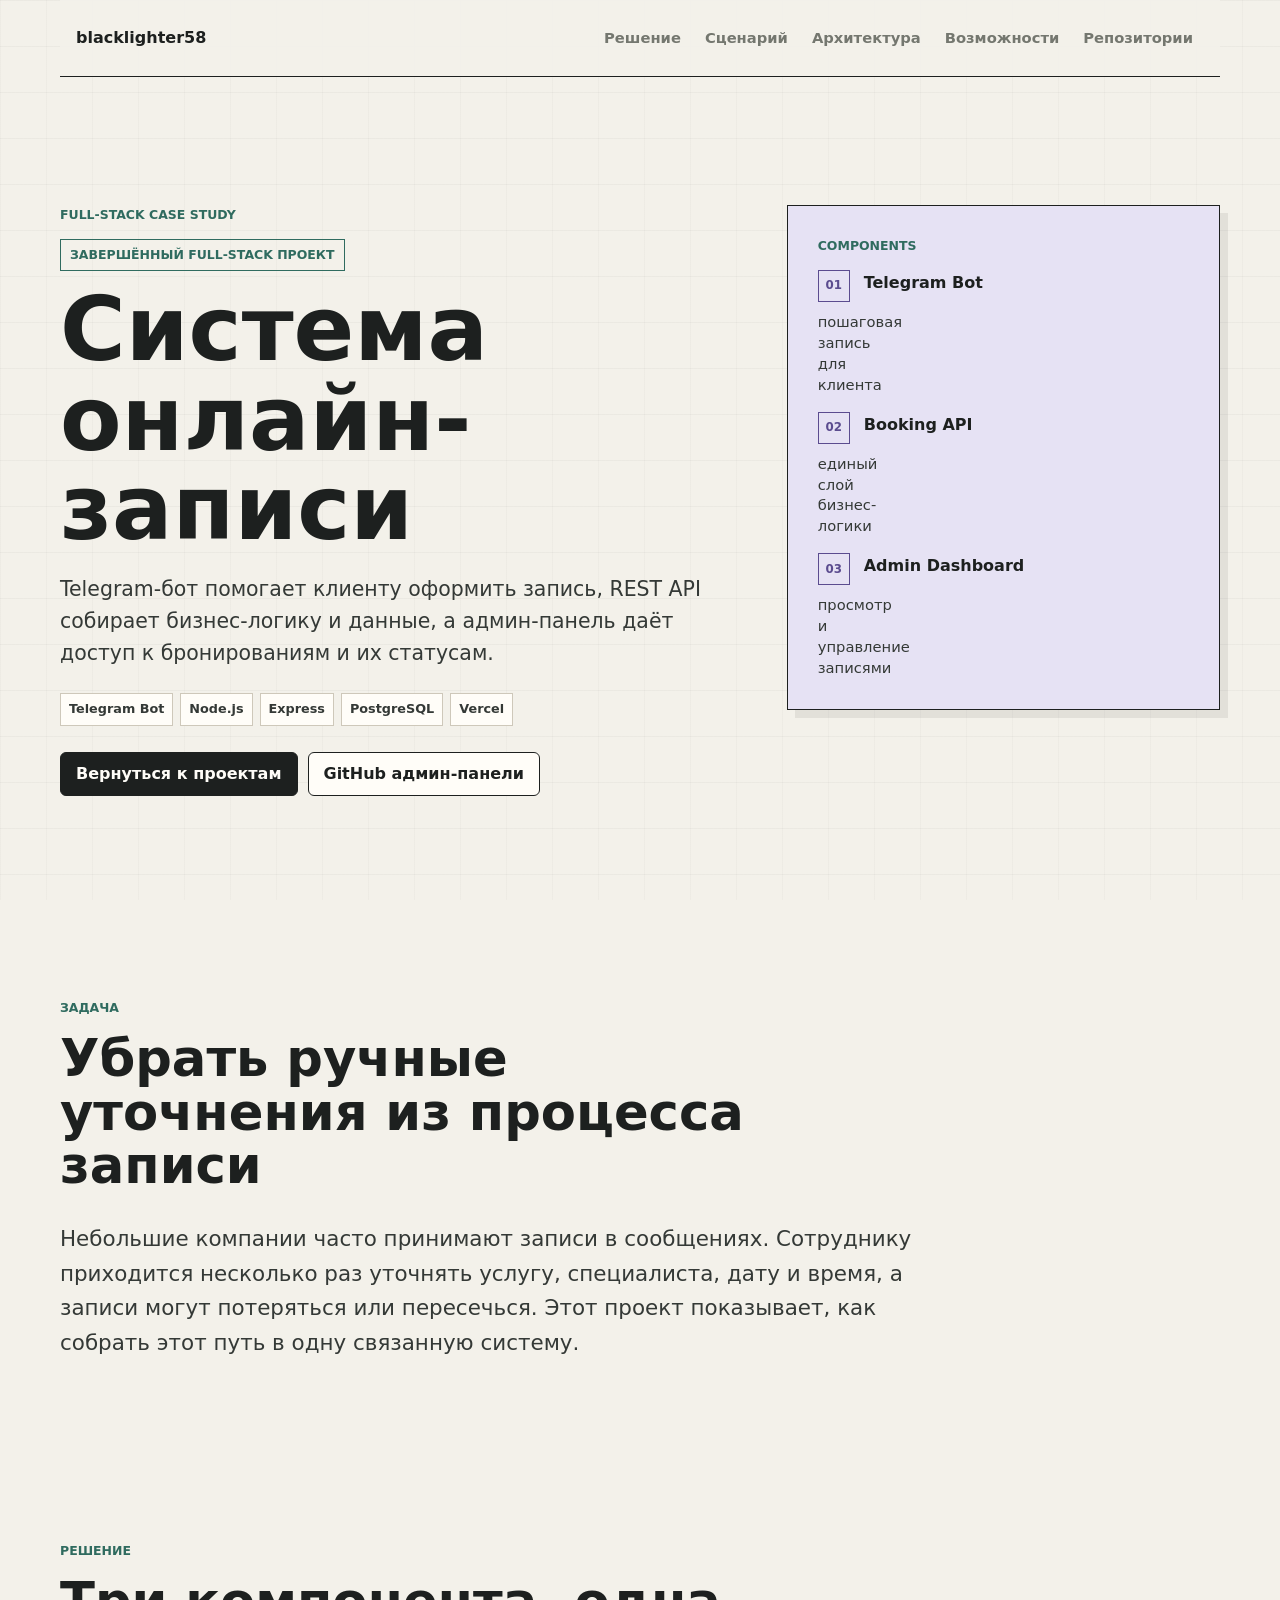
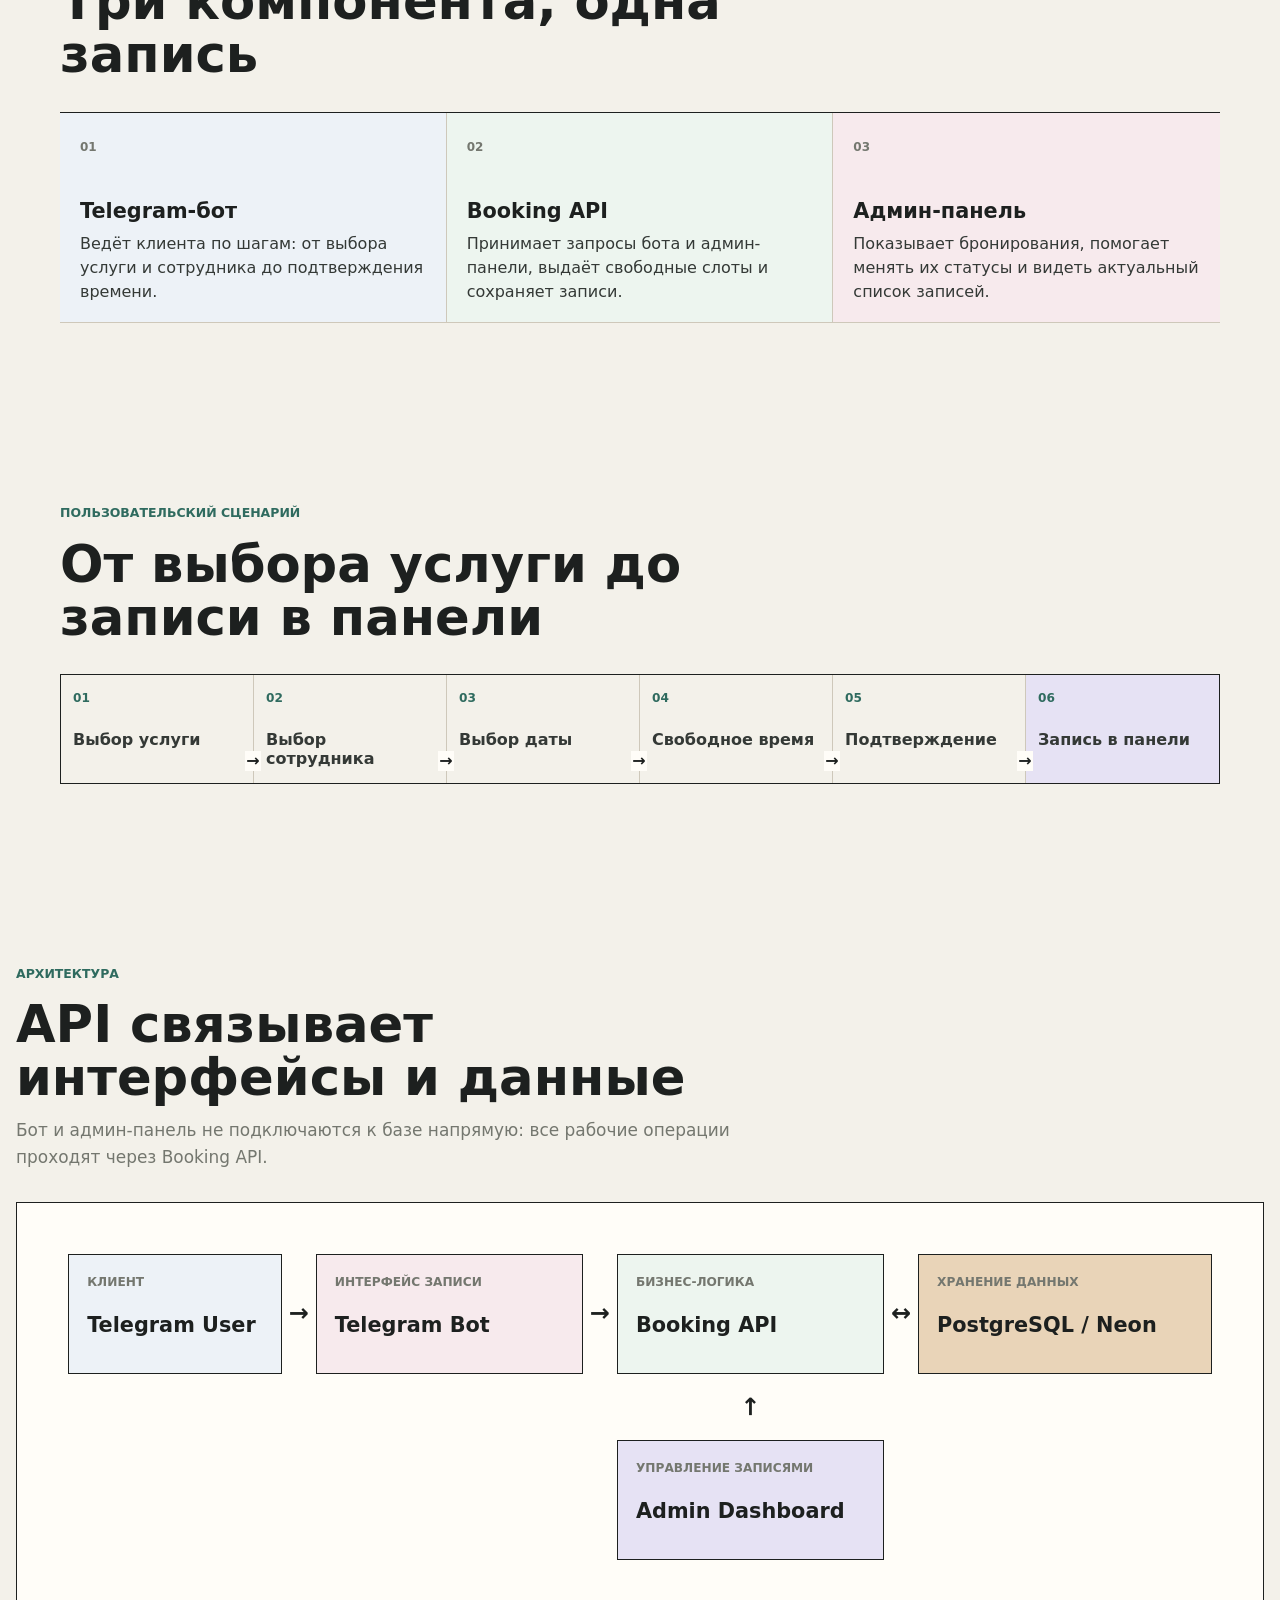
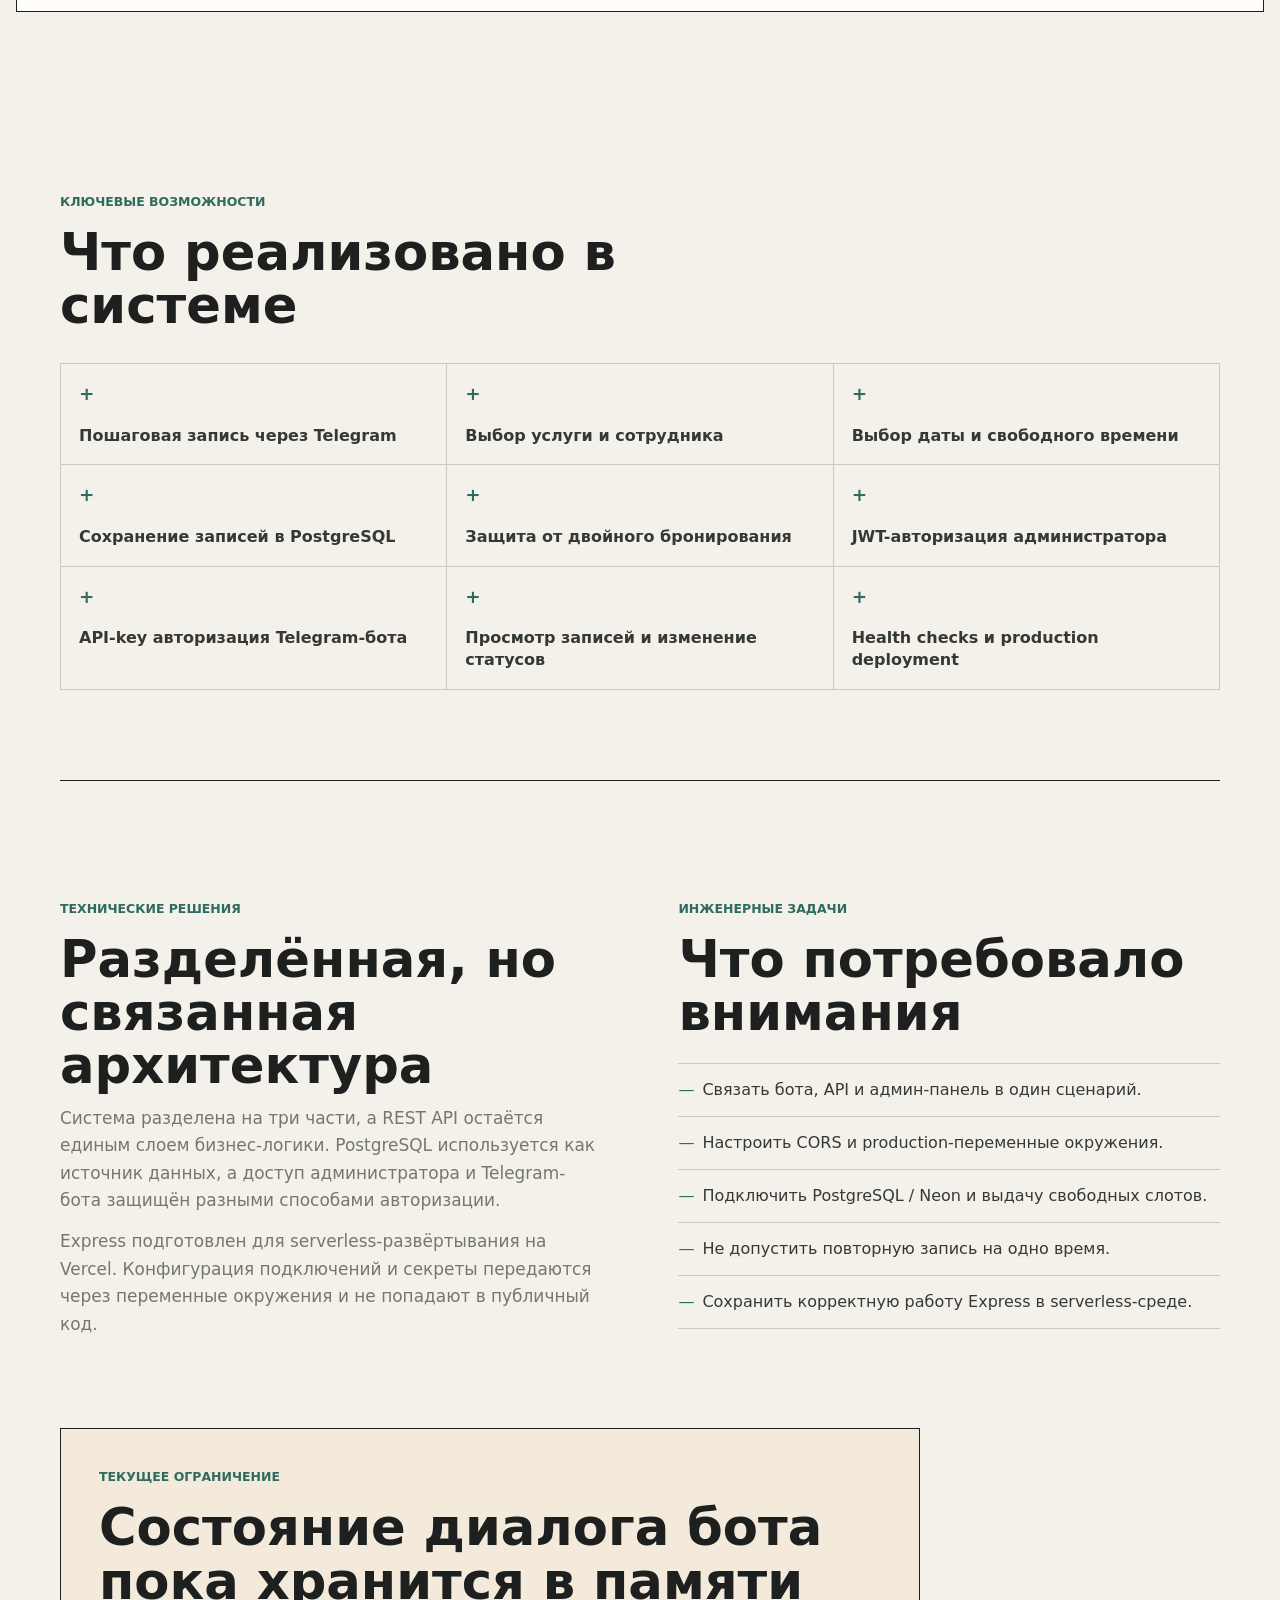
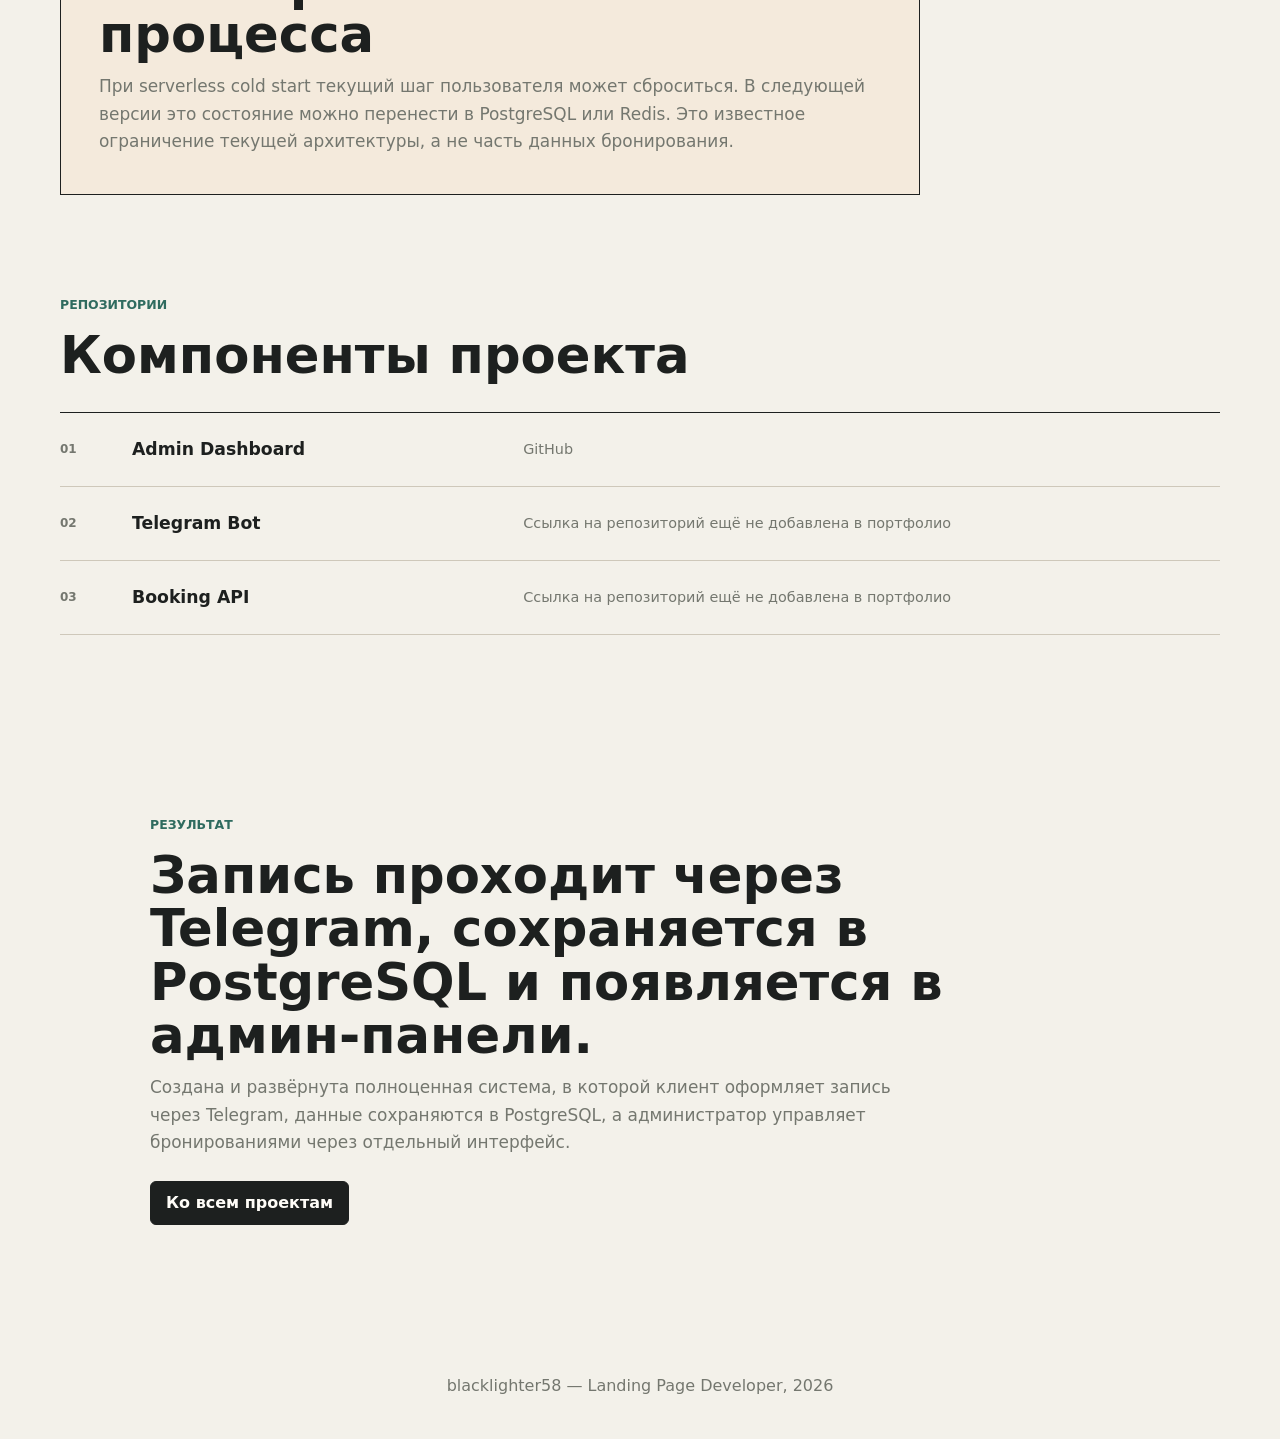
==== projects/telegram-booking-system/index.html @ 067bdbb1 "Expand booking dashboard into full-stack case study" ====
<!DOCTYPE html>
<html lang="ru">
<head>
  <meta charset="UTF-8">
  <meta name="viewport" content="width=device-width, initial-scale=1.0">
  <meta name="description" content="Кейс blacklighter58: система онлайн-записи с Telegram-ботом, REST API, PostgreSQL и админ-панелью.">
  <meta property="og:title" content="Система онлайн-записи — blacklighter58">
  <meta property="og:description" content="Telegram-бот, Booking API, PostgreSQL и админ-панель в одном full-stack проекте.">
  <title>Система онлайн-записи — blacklighter58</title>
  <link rel="stylesheet" href="../../style.css">
</head>
<body class="case-page">
  <header class="site-header">
    <a class="logo" href="../../index.html#hero" aria-label="blacklighter58 home">blacklighter58</a>

    <button class="nav-toggle" type="button" aria-label="Открыть меню" aria-expanded="false">
      <span></span>
      <span></span>
      <span></span>
    </button>

    <nav class="site-nav" aria-label="Навигация по кейсу">
      <a href="#solution">Решение</a>
      <a href="#flow">Сценарий</a>
      <a href="#architecture">Архитектура</a>
      <a href="#features">Возможности</a>
      <a href="#repositories">Репозитории</a>
    </nav>
  </header>

  <main>
    <section class="case-hero section" id="case-top">
      <div>
        <p class="label">Full-stack case study</p>
        <p class="case-status">Завершённый full-stack проект</p>
        <h1>Система онлайн-записи</h1>
        <p class="case-lead">Telegram-бот помогает клиенту оформить запись, REST API собирает бизнес-логику и данные, а админ-панель даёт доступ к бронированиям и их статусам.</p>
        <ul class="case-stack" aria-label="Основной стек проекта">
          <li>Telegram Bot</li>
          <li>Node.js</li>
          <li>Express</li>
          <li>PostgreSQL</li>
          <li>Vercel</li>
        </ul>
        <div class="hero-actions">
          <a class="btn btn-primary" href="../../index.html#projects">Вернуться к проектам</a>
          <a class="btn btn-secondary" href="https://github.com/blacklighter58/07-booking-admin-dashboard" target="_blank" rel="noreferrer">GitHub админ-панели</a>
        </div>
      </div>

      <aside class="case-summary" aria-label="Состав системы">
        <p class="label">Components</p>
        <ol>
          <li><strong>Telegram Bot</strong><span>пошаговая запись для клиента</span></li>
          <li><strong>Booking API</strong><span>единый слой бизнес-логики</span></li>
          <li><strong>Admin Dashboard</strong><span>просмотр и управление записями</span></li>
        </ol>
      </aside>
    </section>

    <section class="case-section section" id="task">
      <div class="case-heading">
        <p class="label">Задача</p>
        <h2>Убрать ручные уточнения из процесса записи</h2>
      </div>
      <p class="case-copy">Небольшие компании часто принимают записи в сообщениях. Сотруднику приходится несколько раз уточнять услугу, специалиста, дату и время, а записи могут потеряться или пересечься. Этот проект показывает, как собрать этот путь в одну связанную систему.</p>
    </section>

    <section class="case-section section case-split" id="solution">
      <div class="case-heading">
        <p class="label">Решение</p>
        <h2>Три компонента, одна запись</h2>
      </div>
      <div class="solution-list">
        <article>
          <span>01</span>
          <h3>Telegram-бот</h3>
          <p>Ведёт клиента по шагам: от выбора услуги и сотрудника до подтверждения времени.</p>
        </article>
        <article>
          <span>02</span>
          <h3>Booking API</h3>
          <p>Принимает запросы бота и админ-панели, выдаёт свободные слоты и сохраняет записи.</p>
        </article>
        <article>
          <span>03</span>
          <h3>Админ-панель</h3>
          <p>Показывает бронирования, помогает менять их статусы и видеть актуальный список записей.</p>
        </article>
      </div>
    </section>

    <section class="case-section section" id="flow">
      <div class="case-heading">
        <p class="label">Пользовательский сценарий</p>
        <h2>От выбора услуги до записи в панели</h2>
      </div>
      <ol class="booking-flow">
        <li>Выбор услуги</li>
        <li>Выбор сотрудника</li>
        <li>Выбор даты</li>
        <li>Свободное время</li>
        <li>Подтверждение</li>
        <li>Запись в панели</li>
      </ol>
    </section>

    <section class="case-section section architecture-section" id="architecture">
      <div class="case-heading">
        <p class="label">Архитектура</p>
        <h2>API связывает интерфейсы и данные</h2>
        <p>Бот и админ-панель не подключаются к базе напрямую: все рабочие операции проходят через Booking API.</p>
      </div>
      <div class="architecture-diagram" aria-label="Telegram User ведёт к Telegram Bot, затем к Booking API. Booking API двусторонне связан с PostgreSQL Neon. Admin Dashboard также обращается к Booking API.">
        <div class="architecture-node node-user"><span>Клиент</span><strong>Telegram User</strong></div>
        <div class="architecture-link link-user-bot" aria-hidden="true">→</div>
        <div class="architecture-node node-bot"><span>Интерфейс записи</span><strong>Telegram Bot</strong></div>
        <div class="architecture-link link-bot-api" aria-hidden="true">→</div>
        <div class="architecture-node node-api"><span>Бизнес-логика</span><strong>Booking API</strong></div>
        <div class="architecture-link link-api-db" aria-hidden="true">↔</div>
        <div class="architecture-node node-db"><span>Хранение данных</span><strong>PostgreSQL / Neon</strong></div>
        <div class="architecture-node node-dashboard"><span>Управление записями</span><strong>Admin Dashboard</strong></div>
        <div class="architecture-link link-dashboard-api" aria-hidden="true">→</div>
      </div>
    </section>

    <section class="case-section section case-split" id="features">
      <div class="case-heading">
        <p class="label">Ключевые возможности</p>
        <h2>Что реализовано в системе</h2>
      </div>
      <ul class="feature-list">
        <li>Пошаговая запись через Telegram</li>
        <li>Выбор услуги и сотрудника</li>
        <li>Выбор даты и свободного времени</li>
        <li>Сохранение записей в PostgreSQL</li>
        <li>Защита от двойного бронирования</li>
        <li>JWT-авторизация администратора</li>
        <li>API-key авторизация Telegram-бота</li>
        <li>Просмотр записей и изменение статусов</li>
        <li>Health checks и production deployment</li>
      </ul>
    </section>

    <section class="case-section section case-two-column" id="technical">
      <div>
        <p class="label">Технические решения</p>
        <h2>Разделённая, но связанная архитектура</h2>
        <p>Система разделена на три части, а REST API остаётся единым слоем бизнес-логики. PostgreSQL используется как источник данных, а доступ администратора и Telegram-бота защищён разными способами авторизации.</p>
        <p>Express подготовлен для serverless-развёртывания на Vercel. Конфигурация подключений и секреты передаются через переменные окружения и не попадают в публичный код.</p>
      </div>
      <div>
        <p class="label">Инженерные задачи</p>
        <h2>Что потребовало внимания</h2>
        <ul class="plain-list">
          <li>Связать бота, API и админ-панель в один сценарий.</li>
          <li>Настроить CORS и production-переменные окружения.</li>
          <li>Подключить PostgreSQL / Neon и выдачу свободных слотов.</li>
          <li>Не допустить повторную запись на одно время.</li>
          <li>Сохранить корректную работу Express в serverless-среде.</li>
        </ul>
      </div>
    </section>

    <section class="case-section section limitation-section" id="limitation">
      <p class="label">Текущее ограничение</p>
      <h2>Состояние диалога бота пока хранится в памяти процесса</h2>
      <p>При serverless cold start текущий шаг пользователя может сброситься. В следующей версии это состояние можно перенести в PostgreSQL или Redis. Это известное ограничение текущей архитектуры, а не часть данных бронирования.</p>
    </section>

    <section class="case-section section repositories-section" id="repositories">
      <div class="case-heading">
        <p class="label">Репозитории</p>
        <h2>Компоненты проекта</h2>
      </div>
      <div class="repository-list">
        <a href="https://github.com/blacklighter58/07-booking-admin-dashboard" target="_blank" rel="noreferrer">
          <span>01</span><strong>Admin Dashboard</strong><small>GitHub</small>
        </a>
        <div>
          <span>02</span><strong>Telegram Bot</strong><small>Ссылка на репозиторий ещё не добавлена в портфолио</small>
        </div>
        <div>
          <span>03</span><strong>Booking API</strong><small>Ссылка на репозиторий ещё не добавлена в портфолио</small>
        </div>
      </div>
    </section>

    <section class="case-section section case-result" id="result">
      <p class="label">Результат</p>
      <h2>Запись проходит через Telegram, сохраняется в PostgreSQL и появляется в админ-панели.</h2>
      <p>Создана и развёрнута полноценная система, в которой клиент оформляет запись через Telegram, данные сохраняются в PostgreSQL, а администратор управляет бронированиями через отдельный интерфейс.</p>
      <a class="btn btn-primary" href="../../index.html#projects">Ко всем проектам</a>
    </section>
  </main>

  <footer class="site-footer">
    <p>blacklighter58 — Landing Page Developer, 2026</p>
  </footer>

  <script src="../../script.js"></script>
</body>
</html>
---- style.css ----
:root {
  --paper: #f3f1ea;
  --surface: #fffdf8;
  --surface-2: #ebe7dc;
  --ink: #1d201f;
  --text: #343936;
  --muted: #74776f;
  --line: #cec8ba;
  --green: #2f6b5f;
  --blue: #536f91;
  --orange: #b35f35;
  --rose: #9a5a66;
  --coffee: #765035;
  --dark: #222320;
  --radius: 6px;
  --container: 1160px;
  --projects-container: 1400px;
}

* {
  box-sizing: border-box;
}

html {
  scroll-behavior: smooth;
  scroll-padding-top: 18px;
}

body {
  margin: 0;
  color: var(--ink);
  background: var(--paper);
  font-family: Inter, ui-sans-serif, system-ui, -apple-system, BlinkMacSystemFont, "Segoe UI", sans-serif;
  line-height: 1.62;
}

body::before {
  content: "";
  position: fixed;
  inset: 0;
  z-index: -1;
  pointer-events: none;
  background:
    linear-gradient(rgba(29, 32, 31, 0.035) 1px, transparent 1px),
    linear-gradient(90deg, rgba(29, 32, 31, 0.025) 1px, transparent 1px);
  background-size: 46px 46px;
}

a {
  color: inherit;
  text-decoration: none;
}

.site-header {
  position: relative;
  display: flex;
  align-items: center;
  justify-content: space-between;
  width: min(100%, var(--container));
  margin: 0 auto;
  padding: 18px 16px;
  border-bottom: 1px solid var(--line);
  background: rgba(243, 241, 234, 0.94);
}

.logo {
  font-weight: 900;
  letter-spacing: 0;
}

.site-nav {
  display: flex;
  gap: 2px;
}

.site-nav a {
  padding: 8px 11px;
  color: var(--muted);
  font-size: 0.92rem;
  font-weight: 800;
  transition: color 160ms ease, background 160ms ease, transform 160ms ease;
}

.site-nav a:hover,
.site-nav a:focus-visible {
  color: var(--ink);
  background: var(--surface-2);
  transform: translateY(-1px);
}

.nav-toggle {
  display: none;
  width: 42px;
  height: 42px;
  padding: 0;
  border: 1px solid var(--ink);
  border-radius: var(--radius);
  background: var(--surface);
  cursor: pointer;
}

.nav-toggle span {
  display: block;
  width: 18px;
  height: 2px;
  margin: 4px auto;
  background: var(--ink);
  transition: opacity 160ms ease, transform 160ms ease;
}

.nav-toggle.is-open span:nth-child(1) {
  transform: translateY(6px) rotate(45deg);
}

.nav-toggle.is-open span:nth-child(2) {
  opacity: 0;
}

.nav-toggle.is-open span:nth-child(3) {
  transform: translateY(-6px) rotate(-45deg);
}

.section {
  width: min(100% - 32px, var(--container));
  margin: 0 auto;
  padding: 78px 0;
  scroll-margin-top: 18px;
}

.label {
  width: fit-content;
  margin: 0 0 14px;
  color: var(--green);
  font-size: 0.78rem;
  font-weight: 900;
  letter-spacing: 0;
  text-transform: uppercase;
}

h1,
h2,
h3,
p {
  margin-top: 0;
}

h1 {
  max-width: 850px;
  margin-bottom: 22px;
  font-size: clamp(2.75rem, 6.2vw, 5.8rem);
  line-height: 1;
  letter-spacing: 0;
  text-wrap: balance;
}

h2 {
  margin-bottom: 0;
  font-size: clamp(2rem, 4vw, 3.25rem);
  line-height: 1.08;
  letter-spacing: 0;
}

h3 {
  margin-bottom: 10px;
  font-size: clamp(1.15rem, 2vw, 1.45rem);
  line-height: 1.24;
}

.hero {
  display: grid;
  grid-template-columns: minmax(0, 1fr) 360px;
  gap: 56px;
  align-items: end;
  min-height: min(740px, calc(100vh - 76px));
  padding-top: 78px;
  padding-bottom: 72px;
}

.hero-text {
  max-width: 720px;
  margin-bottom: 28px;
  color: var(--text);
  font-size: clamp(1.08rem, 2vw, 1.32rem);
}

.hero-note {
  padding: 22px;
  border: 1px solid var(--ink);
  border-radius: var(--radius);
  background: var(--surface);
  box-shadow: 6px 6px 0 rgba(29, 32, 31, 0.08);
}

.hero-note p {
  margin-bottom: 22px;
  color: var(--text);
}

.hero-stats {
  display: grid;
  gap: 0;
  padding: 0;
  margin: 0;
  list-style: none;
  border-top: 1px solid var(--line);
}

.hero-stats li {
  display: grid;
  gap: 2px;
  padding: 13px 0;
  border-bottom: 1px solid var(--line);
}

.hero-stats strong {
  font-size: 1.1rem;
  line-height: 1.2;
}

.hero-stats span {
  color: var(--muted);
  font-size: 0.92rem;
}

.hero-actions,
.project-actions {
  display: flex;
  flex-wrap: wrap;
  gap: 10px;
}

.btn {
  display: inline-flex;
  align-items: center;
  justify-content: center;
  min-height: 44px;
  padding: 10px 15px;
  border: 1px solid var(--ink);
  border-radius: var(--radius);
  font-weight: 900;
  line-height: 1.2;
  transition: transform 160ms ease, box-shadow 160ms ease, background 160ms ease, color 160ms ease;
}

.btn:hover,
.btn:focus-visible {
  transform: translateY(-2px);
  box-shadow: 4px 4px 0 rgba(29, 32, 31, 0.13);
}

.btn:active {
  transform: translateY(0) scale(0.98);
  box-shadow: 1px 1px 0 rgba(29, 32, 31, 0.16);
}

.btn-primary {
  color: var(--surface);
  background: var(--ink);
}

.btn-primary:hover,
.btn-primary:focus-visible {
  background: var(--green);
}

.btn-secondary {
  color: var(--ink);
  background: var(--surface);
}

.btn-secondary:hover,
.btn-secondary:focus-visible {
  background: var(--surface-2);
}

.section-heading {
  max-width: 780px;
  margin-bottom: 28px;
}

.section-heading p:not(.label) {
  max-width: 760px;
  margin: 10px 0 0;
  color: var(--muted);
  font-size: 1.06rem;
}

.projects-section {
  width: 100%;
  max-width: none;
  padding-right: max(20px, calc((100% - var(--projects-container)) / 2));
  padding-left: max(20px, calc((100% - var(--projects-container)) / 2));
  background: var(--dark);
  color: var(--surface);
  border-top: 1px solid var(--ink);
  border-bottom: 1px solid var(--ink);
}

.projects-heading p:not(.label) {
  color: rgba(255, 253, 248, 0.72);
}

.projects-heading .label {
  color: #b8d5c8;
}

.projects-list {
  display: grid;
  grid-template-columns: repeat(12, minmax(0, 1fr));
  gap: 16px;
  align-items: stretch;
}

.project-card {
  grid-column: span 4;
  display: flex;
  flex-direction: column;
  min-height: 100%;
  border: 1px solid rgba(255, 253, 248, 0.22);
  border-radius: var(--radius);
  background: #fbf6e8;
  color: var(--ink);
  overflow: hidden;
  transition: transform 160ms ease, box-shadow 160ms ease;
}

.project-card:hover {
  transform: translateY(-3px);
  box-shadow: 6px 6px 0 rgba(255, 253, 248, 0.08);
}

.project-featured {
  grid-column: span 4;
  display: flex;
  flex-direction: column;
}

.project-cover {
  position: relative;
  min-height: 190px;
  display: grid;
  grid-template-rows: auto 1fr auto;
  gap: 12px;
  padding: 16px;
  border-bottom: 1px solid rgba(29, 32, 31, 0.14);
  overflow: hidden;
}

.project-featured .project-cover {
  min-height: 190px;
  border-right: 0;
  border-bottom: 1px solid rgba(29, 32, 31, 0.14);
}

.cover-meta {
  position: relative;
  z-index: 1;
  display: flex;
  align-items: center;
  justify-content: space-between;
  gap: 10px;
  color: currentColor;
  font-size: 0.74rem;
  font-weight: 900;
  text-transform: uppercase;
}

.project-number,
.cover-meta span:last-child {
  width: fit-content;
  padding: 3px 7px;
  border: 1px solid currentColor;
}

.cover-meta span:last-child {
  border-color: transparent;
  opacity: 0.74;
}

.preview-ui {
  position: relative;
  z-index: 1;
  min-height: 86px;
  border: 1px solid currentColor;
  background: rgba(255, 253, 248, 0.42);
  overflow: hidden;
  box-shadow: 4px 4px 0 rgba(29, 32, 31, 0.06);
}

.project-preview-slot {
  position: relative;
  z-index: 1;
}

.project-preview-slot img {
  display: block;
  width: 100%;
  min-height: 86px;
  border: 1px solid currentColor;
  object-fit: cover;
}

.preview-ui::before,
.preview-ui::after,
.preview-ui i {
  content: "";
  position: absolute;
  display: block;
}

.preview-ui::before {
  top: 0;
  right: 0;
  left: 0;
  height: 18px;
  border-bottom: 1px solid currentColor;
  opacity: 0.28;
}

.preview-ui::after {
  top: 7px;
  left: 9px;
  width: 5px;
  height: 5px;
  border-radius: 50%;
  background: currentColor;
  box-shadow: 10px 0 0 currentColor, 20px 0 0 currentColor;
  opacity: 0.45;
}

.preview-ui i {
  border: 1px solid currentColor;
  background: rgba(255, 253, 248, 0.5);
  opacity: 0.78;
}

.project-cover strong {
  position: relative;
  z-index: 1;
  max-width: 260px;
  font-size: clamp(1.45rem, 2.2vw, 2.05rem);
  line-height: 1;
}

.project-type {
  align-self: flex-start;
  width: fit-content;
  margin-bottom: 10px;
  padding: 5px 8px;
  border: 1px solid currentColor;
  color: var(--muted);
  font-size: 0.74rem;
  font-weight: 900;
  line-height: 1;
  text-transform: uppercase;
}

.project-card:nth-child(1) .project-type {
  color: #5b4c8f;
  background: #eeebfb;
}

.project-card:nth-child(2) .project-type {
  color: var(--coffee);
  background: #f4eadc;
}

.project-card:nth-child(3) .project-type {
  color: var(--blue);
  background: #edf2f7;
}

.project-card:nth-child(4) .project-type {
  color: var(--rose);
  background: #f7eaed;
}

.project-card:nth-child(5) .project-type {
  color: #a6532f;
  background: #fff1e5;
}

.project-card:nth-child(6) .project-type {
  color: var(--green);
  background: #edf5ef;
}

.cover-booking {
  background: #e6e2f4;
  color: #5b4c8f;
}

.preview-booking {
  background: #f7f5fc;
}

.preview-booking i:nth-child(1) {
  top: 30px;
  left: 12px;
  width: 22%;
  height: 46px;
  background: rgba(91, 76, 143, 0.1);
}

.preview-booking i:nth-child(2),
.preview-booking i:nth-child(3),
.preview-booking i:nth-child(4) {
  left: 38%;
  right: 14px;
  height: 10px;
  border: 0;
  background: currentColor;
}

.preview-booking i:nth-child(2) {
  top: 32px;
  opacity: 0.48;
}

.preview-booking i:nth-child(3) {
  top: 52px;
  opacity: 0.26;
}

.preview-booking i:nth-child(4) {
  top: 72px;
  right: 44px;
  opacity: 0.16;
}

.cover-automation {
  background: #dfe9e3;
  color: var(--green);
}

.preview-automation {
  background: #eef8f4;
}

.preview-automation i:nth-child(1) {
  top: 32px;
  left: 12px;
  width: 38%;
  height: 9px;
  border: 0;
  background: currentColor;
  opacity: 0.42;
}

.preview-automation i:nth-child(2) {
  top: 48px;
  left: 12px;
  width: 54%;
  height: 8px;
  border: 0;
  background: currentColor;
  opacity: 0.22;
}

.preview-automation i:nth-child(3) {
  right: 13px;
  bottom: 12px;
  width: 40px;
  height: 40px;
  border-radius: 50%;
  background: transparent;
}

.preview-automation i:nth-child(4) {
  right: 64px;
  bottom: 16px;
  width: 40px;
  height: 18px;
}

.cover-education {
  background: #dfe6ef;
  color: var(--blue);
}

.preview-education {
  background: #f7f1e7;
}

.preview-education i:nth-child(1) {
  top: 30px;
  left: 12px;
  width: 36px;
  height: 36px;
  background: transparent;
}

.preview-education i:nth-child(2),
.preview-education i:nth-child(3),
.preview-education i:nth-child(4) {
  left: 62px;
  height: 8px;
  border: 0;
  background: currentColor;
}

.preview-education i:nth-child(2) {
  top: 33px;
  width: 56%;
  opacity: 0.36;
}

.preview-education i:nth-child(3) {
  top: 50px;
  width: 42%;
  opacity: 0.22;
}

.preview-education i:nth-child(4) {
  top: 67px;
  width: 62%;
  opacity: 0.18;
}

.cover-fitness {
  background: #2d211f;
  color: #ffb070;
}

.preview-fitness {
  background: #181514;
  color: #ffb070;
}

.preview-fitness i:nth-child(1) {
  top: 32px;
  left: 12px;
  width: 32px;
  height: 32px;
  border-radius: 50%;
  background: currentColor;
  opacity: 0.3;
}

.preview-fitness i:nth-child(2),
.preview-fitness i:nth-child(3),
.preview-fitness i:nth-child(4) {
  right: 14px;
  left: 58px;
  height: 10px;
  border: 0;
  background: currentColor;
}

.preview-fitness i:nth-child(2) {
  top: 33px;
  opacity: 0.8;
}

.preview-fitness i:nth-child(3) {
  top: 52px;
  right: 44px;
  opacity: 0.42;
}

.preview-fitness i:nth-child(4) {
  top: 71px;
  right: 84px;
  opacity: 0.24;
}

.cover-beauty {
  background: #f0dfe2;
  color: var(--rose);
}

.preview-beauty {
  background: #fff8f4;
}

.preview-beauty i:nth-child(1) {
  top: 28px;
  left: 14px;
  width: 54px;
  height: 54px;
  border-radius: 50%;
  background: rgba(154, 90, 102, 0.12);
}

.preview-beauty i:nth-child(2) {
  top: 35px;
  right: 16px;
  width: 42%;
  height: 8px;
  border: 0;
  background: currentColor;
  opacity: 0.32;
}

.preview-beauty i:nth-child(3) {
  top: 53px;
  right: 16px;
  width: 55%;
  height: 8px;
  border: 0;
  background: currentColor;
  opacity: 0.18;
}

.preview-beauty i:nth-child(4) {
  right: 16px;
  bottom: 12px;
  width: 70px;
  height: 22px;
  border-radius: 999px;
  background: rgba(154, 90, 102, 0.08);
}

.cover-cafe {
  background: #e9d4b8;
  color: var(--coffee);
}

.preview-cafe {
  background: #fff5e6;
}

.preview-cafe i:nth-child(1) {
  top: 30px;
  left: 14px;
  width: 48px;
  height: 40px;
  border-radius: 0 0 18px 18px;
  background: rgba(118, 80, 53, 0.1);
}

.preview-cafe i:nth-child(2) {
  top: 40px;
  left: 62px;
  width: 20px;
  height: 16px;
  border-left: 0;
  border-radius: 0 12px 12px 0;
  background: transparent;
}

.preview-cafe i:nth-child(3),
.preview-cafe i:nth-child(4) {
  right: 14px;
  height: 9px;
  border: 0;
  background: currentColor;
}

.preview-cafe i:nth-child(3) {
  top: 36px;
  width: 42%;
  opacity: 0.34;
}

.preview-cafe i:nth-child(4) {
  top: 56px;
  width: 30%;
  opacity: 0.22;
}

.project-content {
  display: flex;
  flex-direction: column;
  flex: 1;
  padding: 16px;
}

.project-content p:not(.project-type) {
  margin-bottom: 0;
  color: var(--text);
  line-height: 1.55;
}

.tech-list {
  display: flex;
  flex-wrap: wrap;
  gap: 6px;
  padding: 0;
  margin: 14px 0 0;
  list-style: none;
}

.project-note {
  margin: 14px 0 0;
  padding-top: 12px;
  border-top: 1px solid rgba(29, 32, 31, 0.14);
  color: var(--muted) !important;
  font-size: 0.84rem;
  line-height: 1.45 !important;
}

.tech-list li {
  padding: 5px 8px;
  border: 1px solid var(--line);
  background: var(--surface);
  color: var(--muted);
  font-size: 0.84rem;
  font-weight: 900;
}

.project-actions {
  margin-top: auto;
  padding-top: 16px;
}

.build-list,
.process-list {
  display: grid;
  gap: 12px;
}

.build-list article,
.process-list article {
  display: grid;
  grid-template-columns: 54px minmax(0, 0.52fr) minmax(0, 1fr);
  gap: 18px;
  align-items: start;
  padding: 20px 0;
  border-top: 1px solid var(--line);
}

.build-list article:last-child,
.process-list article:last-child {
  border-bottom: 1px solid var(--line);
}

.build-list span,
.process-list span {
  display: inline-flex;
  align-items: center;
  justify-content: center;
  width: 40px;
  height: 40px;
  border: 1px solid var(--ink);
  color: var(--surface);
  background: var(--ink);
  font-weight: 900;
}

.build-list h3,
.process-list h3 {
  margin-bottom: 0;
}

.build-list p,
.process-list p {
  margin-bottom: 0;
  color: var(--muted);
}

.build-note {
  max-width: 720px;
  margin: 28px 0 0;
  padding: 16px 18px;
  border: 1px solid var(--line);
  background: var(--surface);
  color: var(--text);
}

.limits-section {
  padding-top: 70px;
}

.limits-card {
  max-width: 860px;
  padding: clamp(22px, 4vw, 32px);
  border: 1px solid var(--ink);
  border-radius: var(--radius);
  background: #edf1e8;
  box-shadow: 6px 6px 0 rgba(29, 32, 31, 0.08);
}

.limits-card h2 {
  margin-bottom: 12px;
}

.limits-card p:not(.label) {
  margin-bottom: 0;
  color: var(--text);
  font-size: clamp(1rem, 1.6vw, 1.12rem);
}

.limits-card .limits-small {
  margin-top: 10px;
  color: var(--muted);
  font-size: 0.96rem;
}

.contact-section {
  padding-top: 70px;
}

.contact-cta {
  display: grid;
  grid-template-columns: minmax(0, 0.9fr) minmax(330px, 1fr);
  gap: 28px;
  padding: clamp(26px, 5vw, 44px);
  border: 1px solid var(--ink);
  border-radius: var(--radius);
  background: var(--surface);
}

.contact-cta h2 {
  max-width: 620px;
  margin-bottom: 14px;
  font-size: clamp(1.8rem, 3vw, 2.6rem);
  line-height: 1.14;
}

.contact-cta p:not(.label) {
  max-width: 520px;
  margin-bottom: 0;
  color: var(--muted);
}

.contact-grid {
  display: grid;
  gap: 10px;
}

.contact-card {
  display: grid;
  gap: 6px;
  min-height: 88px;
  padding: 16px;
  border: 1px solid var(--line);
  background: var(--paper);
  transition: transform 160ms ease, box-shadow 160ms ease, border-color 160ms ease;
}

.contact-card:hover,
.contact-card:focus-visible {
  border-color: var(--ink);
  transform: translateY(-2px);
  box-shadow: 4px 4px 0 rgba(29, 32, 31, 0.1);
}

.contact-card span {
  color: var(--muted);
  font-size: 0.9rem;
  font-weight: 900;
}

.contact-card strong {
  color: var(--ink);
  font-size: 1.04rem;
  overflow-wrap: anywhere;
}

.site-footer {
  padding: 28px 16px 40px;
  color: var(--muted);
  text-align: center;
}

.site-footer p {
  margin: 0;
}

.case-page .site-header {
  border-bottom-color: var(--ink);
}

.case-hero {
  display: grid;
  grid-template-columns: minmax(0, 1.2fr) minmax(300px, 0.8fr);
  align-items: start;
  gap: clamp(28px, 6vw, 78px);
  min-height: 0;
  padding-top: clamp(68px, 10vw, 128px);
  padding-bottom: clamp(68px, 9vw, 112px);
}

.case-hero h1 {
  max-width: 760px;
  margin: 14px 0 20px;
  font-size: clamp(3rem, 7vw, 6.2rem);
}

.case-status {
  display: inline-block;
  margin: 0;
  padding: 5px 9px;
  border: 1px solid var(--green);
  color: var(--green);
  font-size: 0.78rem;
  font-weight: 900;
  text-transform: uppercase;
}

.case-lead {
  max-width: 700px;
  margin-bottom: 24px;
  color: var(--text);
  font-size: clamp(1.08rem, 1.8vw, 1.28rem);
  line-height: 1.55;
}

.case-stack,
.plain-list,
.feature-list,
.case-summary ol,
.booking-flow,
.repository-list {
  padding: 0;
  margin: 0;
  list-style: none;
}

.case-stack {
  display: flex;
  flex-wrap: wrap;
  gap: 7px;
  margin-bottom: 26px;
}

.case-stack li {
  padding: 5px 8px;
  border: 1px solid var(--line);
  background: var(--surface);
  color: var(--text);
  font-size: 0.8rem;
  font-weight: 800;
}

.case-summary {
  padding: clamp(20px, 3vw, 30px);
  border: 1px solid var(--ink);
  background: #e6e2f4;
  box-shadow: 8px 8px 0 rgba(29, 32, 31, 0.08);
}

.case-summary ol {
  display: grid;
  gap: 16px;
  counter-reset: component;
}

.case-summary li {
  display: grid;
  grid-template-columns: 36px minmax(0, 1fr);
  gap: 10px;
  align-items: start;
  counter-increment: component;
}

.case-summary li::before {
  content: "0" counter(component);
  display: grid;
  place-items: center;
  width: 30px;
  height: 30px;
  border: 1px solid #5b4c8f;
  color: #5b4c8f;
  font-size: 0.74rem;
  font-weight: 900;
}

.case-summary strong,
.case-summary span {
  display: block;
}

.case-summary strong {
  margin-bottom: 2px;
}

.case-summary span {
  color: var(--text);
  font-size: 0.92rem;
  line-height: 1.42;
}

.case-section {
  padding-top: 90px;
  padding-bottom: 90px;
}

.case-heading {
  max-width: 760px;
  margin-bottom: 30px;
}

.case-heading h2,
.case-two-column h2,
.limitation-section h2,
.case-result h2 {
  margin-bottom: 12px;
  font-size: clamp(2rem, 4vw, 3.4rem);
  line-height: 1.04;
}

.case-heading p:not(.label),
.case-copy,
.case-two-column p:not(.label),
.limitation-section p:not(.label),
.case-result p:not(.label) {
  max-width: 780px;
  margin-bottom: 0;
  color: var(--muted);
  font-size: 1.06rem;
}

.case-copy {
  max-width: 900px;
  color: var(--text);
  font-size: clamp(1.12rem, 2vw, 1.34rem);
  line-height: 1.62;
}

.solution-list {
  display: grid;
  grid-template-columns: repeat(3, minmax(0, 1fr));
  border-top: 1px solid var(--ink);
}

.solution-list article {
  min-height: 210px;
  padding: 20px 20px 18px;
  border-right: 1px solid var(--line);
  border-bottom: 1px solid var(--line);
}

.solution-list article:first-child {
  background: #edf2f7;
}

.solution-list article:nth-child(2) {
  background: #edf5ef;
}

.solution-list article:last-child {
  border-right: 0;
  background: #f7eaed;
}

.solution-list span,
.repository-list span {
  color: var(--muted);
  font-size: 0.75rem;
  font-weight: 900;
}

.solution-list h3 {
  margin: 40px 0 8px;
  font-size: 1.3rem;
}

.solution-list p {
  margin: 0;
  color: var(--text);
  line-height: 1.5;
}

.booking-flow {
  display: grid;
  grid-template-columns: repeat(6, minmax(0, 1fr));
  gap: 0;
  border: 1px solid var(--ink);
}

.booking-flow li {
  position: relative;
  min-height: 108px;
  padding: 16px 12px 12px;
  border-right: 1px solid var(--line);
  color: var(--text);
  font-weight: 800;
  line-height: 1.22;
}

.booking-flow li::before {
  content: "0" counter(list-item);
  display: block;
  margin-bottom: 24px;
  color: var(--green);
  font-size: 0.76rem;
}

.booking-flow li:not(:last-child)::after {
  content: "→";
  position: absolute;
  right: -8px;
  bottom: 12px;
  z-index: 1;
  width: 16px;
  color: var(--ink);
  background: var(--surface);
  text-align: center;
}

.booking-flow li:last-child {
  border-right: 0;
  background: #e6e2f4;
}

.architecture-section {
  width: min(100% - 32px, var(--projects-container));
}

.architecture-diagram {
  display: grid;
  grid-template-columns: minmax(150px, 0.8fr) 34px minmax(170px, 1fr) 34px minmax(180px, 1fr) 34px minmax(190px, 1.1fr);
  grid-template-rows: auto 34px auto;
  gap: 16px 0;
  align-items: center;
  padding: clamp(22px, 4vw, 54px);
  border: 1px solid var(--ink);
  background: var(--surface);
}

.architecture-node {
  min-height: 120px;
  padding: 18px;
  border: 1px solid var(--ink);
  background: var(--paper);
  transition: transform 160ms ease, box-shadow 160ms ease;
}

.architecture-node:hover {
  transform: translateY(-3px);
  box-shadow: 4px 4px 0 rgba(29, 32, 31, 0.1);
}

.architecture-node span,
.architecture-node strong {
  display: block;
}

.architecture-node span {
  margin-bottom: 20px;
  color: var(--muted);
  font-size: 0.76rem;
  font-weight: 900;
  text-transform: uppercase;
}

.architecture-node strong {
  font-size: clamp(1rem, 1.8vw, 1.3rem);
  line-height: 1.16;
}

.node-user { grid-column: 1; grid-row: 1; background: #edf2f7; }
.link-user-bot { grid-column: 2; grid-row: 1; }
.node-bot { grid-column: 3; grid-row: 1; background: #f7eaed; }
.link-bot-api { grid-column: 4; grid-row: 1; }
.node-api { grid-column: 5; grid-row: 1; background: #edf5ef; }
.link-api-db { grid-column: 6; grid-row: 1; }
.node-db { grid-column: 7; grid-row: 1; background: #e9d4b8; }
.node-dashboard { grid-column: 5; grid-row: 3; background: #e6e2f4; }
.link-dashboard-api { grid-column: 5; grid-row: 2; transform: rotate(-90deg); }

.architecture-link {
  color: var(--ink);
  font-size: 1.5rem;
  font-weight: 900;
  text-align: center;
}

.feature-list {
  display: grid;
  grid-template-columns: repeat(3, minmax(0, 1fr));
  gap: 0;
  border-top: 1px solid var(--line);
  border-left: 1px solid var(--line);
}

.feature-list li {
  min-height: 100px;
  padding: 18px;
  border-right: 1px solid var(--line);
  border-bottom: 1px solid var(--line);
  color: var(--text);
  font-weight: 800;
  line-height: 1.35;
}

.feature-list li::before {
  content: "+";
  display: block;
  margin-bottom: 18px;
  color: var(--green);
  font-size: 1.15rem;
}

.case-two-column {
  display: grid;
  grid-template-columns: repeat(2, minmax(0, 1fr));
  gap: clamp(26px, 6vw, 80px);
  border-top: 1px solid var(--ink);
}

.case-two-column > div {
  padding-top: 28px;
}

.case-two-column p + p {
  margin-top: 14px;
}

.plain-list {
  display: grid;
  gap: 0;
  margin-top: 24px;
  border-top: 1px solid var(--line);
}

.plain-list li {
  padding: 13px 0;
  border-bottom: 1px solid var(--line);
  color: var(--text);
}

.plain-list li::before {
  content: "—";
  margin-right: 8px;
  color: var(--green);
}

.limitation-section {
  max-width: 860px;
  margin-left: max(16px, calc((100% - var(--container)) / 2));
  margin-right: 16px;
  padding: clamp(24px, 4vw, 38px);
  border: 1px solid var(--ink);
  background: #f4eadc;
}

.repositories-section {
  padding-top: 100px;
}

.repository-list {
  display: grid;
  border-top: 1px solid var(--ink);
}

.repository-list > a,
.repository-list > div {
  display: grid;
  grid-template-columns: 56px minmax(180px, 0.7fr) minmax(0, 1.3fr);
  gap: 16px;
  align-items: center;
  min-height: 74px;
  padding: 16px 0;
  border-bottom: 1px solid var(--line);
}

.repository-list > a {
  transition: padding 160ms ease, color 160ms ease;
}

.repository-list > a:hover,
.repository-list > a:focus-visible {
  padding-left: 8px;
  color: var(--green);
  outline: 2px solid var(--green);
  outline-offset: 3px;
}

.repository-list strong {
  font-size: 1.08rem;
}

.repository-list small {
  color: var(--muted);
  font-size: 0.9rem;
}

.case-result {
  max-width: 980px;
  padding-bottom: 120px;
}

.case-result h2 {
  max-width: 900px;
}

.case-result p:not(.label) {
  margin-bottom: 24px;
}

.case-page a:focus-visible,
.case-page button:focus-visible {
  outline: 2px solid var(--green);
  outline-offset: 3px;
}

.reveal {
  opacity: 0;
  transform: translateY(12px);
  transition: opacity 380ms ease, transform 380ms ease;
}

.reveal.is-visible {
  opacity: 1;
  transform: translateY(0);
}

@media (max-width: 980px) {
  .site-header {
    width: min(100% - 24px, var(--container));
    flex-wrap: wrap;
  }

  .nav-toggle {
    display: block;
  }

  .site-nav {
    position: static;
    order: 3;
    display: none;
    width: 100%;
    margin-top: 8px;
    flex-direction: column;
    align-items: stretch;
    padding: 10px;
    border: 1px solid var(--line);
    background: var(--surface);
    box-shadow: 6px 6px 0 rgba(29, 32, 31, 0.08);
  }

  .site-nav.is-open {
    display: flex;
  }

  .site-nav a {
    padding: 12px;
  }

  .hero,
  .contact-cta {
    grid-template-columns: 1fr;
  }

  .hero {
    min-height: auto;
    padding-top: 72px;
  }

  .hero-note {
    max-width: 620px;
  }

  .projects-list {
    grid-template-columns: repeat(12, minmax(0, 1fr));
  }

  .project-card,
  .project-card:nth-child(2),
  .project-card:nth-child(3),
  .project-card:nth-child(4),
  .project-card:nth-child(5),
  .project-featured {
    grid-column: span 6;
    display: flex;
    flex-direction: column;
  }

  .project-featured .project-cover {
    min-height: 176px;
    border-right: 0;
    border-bottom: 1px solid rgba(29, 32, 31, 0.14);
  }

  .build-list article,
  .process-list article {
    grid-template-columns: 46px minmax(0, 1fr);
  }

  .build-list p,
  .process-list p {
    grid-column: 2;
  }
}

@media (max-width: 680px) {
  .section {
    width: min(100% - 24px, var(--container));
    padding: 62px 0;
  }

  .projects-section {
    padding-right: 12px;
    padding-left: 12px;
  }

  h1 {
    font-size: clamp(2.15rem, 10vw, 3.25rem);
  }

  .hero-actions,
  .project-actions {
    flex-direction: column;
  }

  .btn {
    width: 100%;
  }

  .projects-list {
    grid-template-columns: repeat(12, minmax(0, 1fr));
  }

  .project-card,
  .project-card:nth-child(2),
  .project-card:nth-child(3),
  .project-card:nth-child(4),
  .project-card:nth-child(5),
  .project-featured {
    grid-column: span 12;
  }

  .project-cover,
  .project-featured .project-cover {
    min-height: 160px;
  }

  .build-list article,
  .process-list article {
    grid-template-columns: 1fr;
    gap: 8px;
  }

  .build-list p,
  .process-list p {
    grid-column: auto;
  }

  .contact-cta,
  .limits-card {
    padding: 20px;
  }
}

@media (max-width: 980px) {
  .case-hero,
  .case-two-column {
    grid-template-columns: 1fr;
  }

  .solution-list,
  .feature-list {
    grid-template-columns: repeat(2, minmax(0, 1fr));
  }

  .solution-list article:nth-child(2) {
    border-right: 0;
  }

  .solution-list article:last-child {
    border-right: 1px solid var(--line);
  }

  .booking-flow {
    grid-template-columns: repeat(3, minmax(0, 1fr));
  }

  .booking-flow li:nth-child(3) {
    border-right: 0;
  }

  .booking-flow li:nth-child(3)::after {
    display: none;
  }

  .architecture-diagram {
    grid-template-columns: 1fr 34px 1fr;
    grid-template-rows: auto 28px auto 28px auto;
  }

  .node-user { grid-column: 1; grid-row: 1; }
  .link-user-bot { grid-column: 2; grid-row: 1; }
  .node-bot { grid-column: 3; grid-row: 1; }
  .link-bot-api { grid-column: 3; grid-row: 2; transform: rotate(90deg); }
  .node-dashboard { grid-column: 1; grid-row: 3; }
  .link-dashboard-api { grid-column: 2; grid-row: 3; }
  .node-api { grid-column: 3; grid-row: 3; }
  .link-api-db { grid-column: 3; grid-row: 4; transform: rotate(90deg); }
  .node-db { grid-column: 3; grid-row: 5; }
}

@media (max-width: 680px) {
  .case-hero,
  .case-section {
    padding-top: 62px;
    padding-bottom: 62px;
  }

  .case-summary {
    box-shadow: 5px 5px 0 rgba(29, 32, 31, 0.08);
  }

  .solution-list,
  .feature-list,
  .booking-flow {
    grid-template-columns: 1fr;
  }

  .solution-list article,
  .solution-list article:nth-child(2),
  .solution-list article:last-child,
  .booking-flow li {
    min-height: auto;
    border-right: 0;
  }

  .booking-flow li::before {
    display: inline;
    margin: 0 9px 0 0;
  }

  .booking-flow li:not(:last-child)::after {
    right: 14px;
    bottom: 10px;
  }

  .architecture-section {
    width: min(100% - 24px, var(--projects-container));
  }

  .architecture-diagram {
    grid-template-columns: 1fr;
    grid-template-rows: auto;
    gap: 10px;
    padding: 16px;
  }

  .architecture-node,
  .node-user,
  .node-bot,
  .node-api,
  .node-db,
  .node-dashboard {
    grid-column: 1;
    grid-row: auto;
    min-height: 0;
  }

  .architecture-link,
  .link-user-bot,
  .link-bot-api,
  .link-api-db,
  .link-dashboard-api {
    grid-column: 1;
    grid-row: auto;
    transform: rotate(90deg);
  }

  .repository-list > a,
  .repository-list > div {
    grid-template-columns: 36px minmax(0, 1fr);
    gap: 8px;
  }

  .repository-list small {
    grid-column: 2;
  }

  .limitation-section {
    width: min(100% - 24px, var(--container));
    margin: 0 auto;
  }
}

@media (prefers-reduced-motion: reduce) {
  *,
  *::before,
  *::after {
    scroll-behavior: auto !important;
    transition-duration: 0.01ms !important;
  }
}
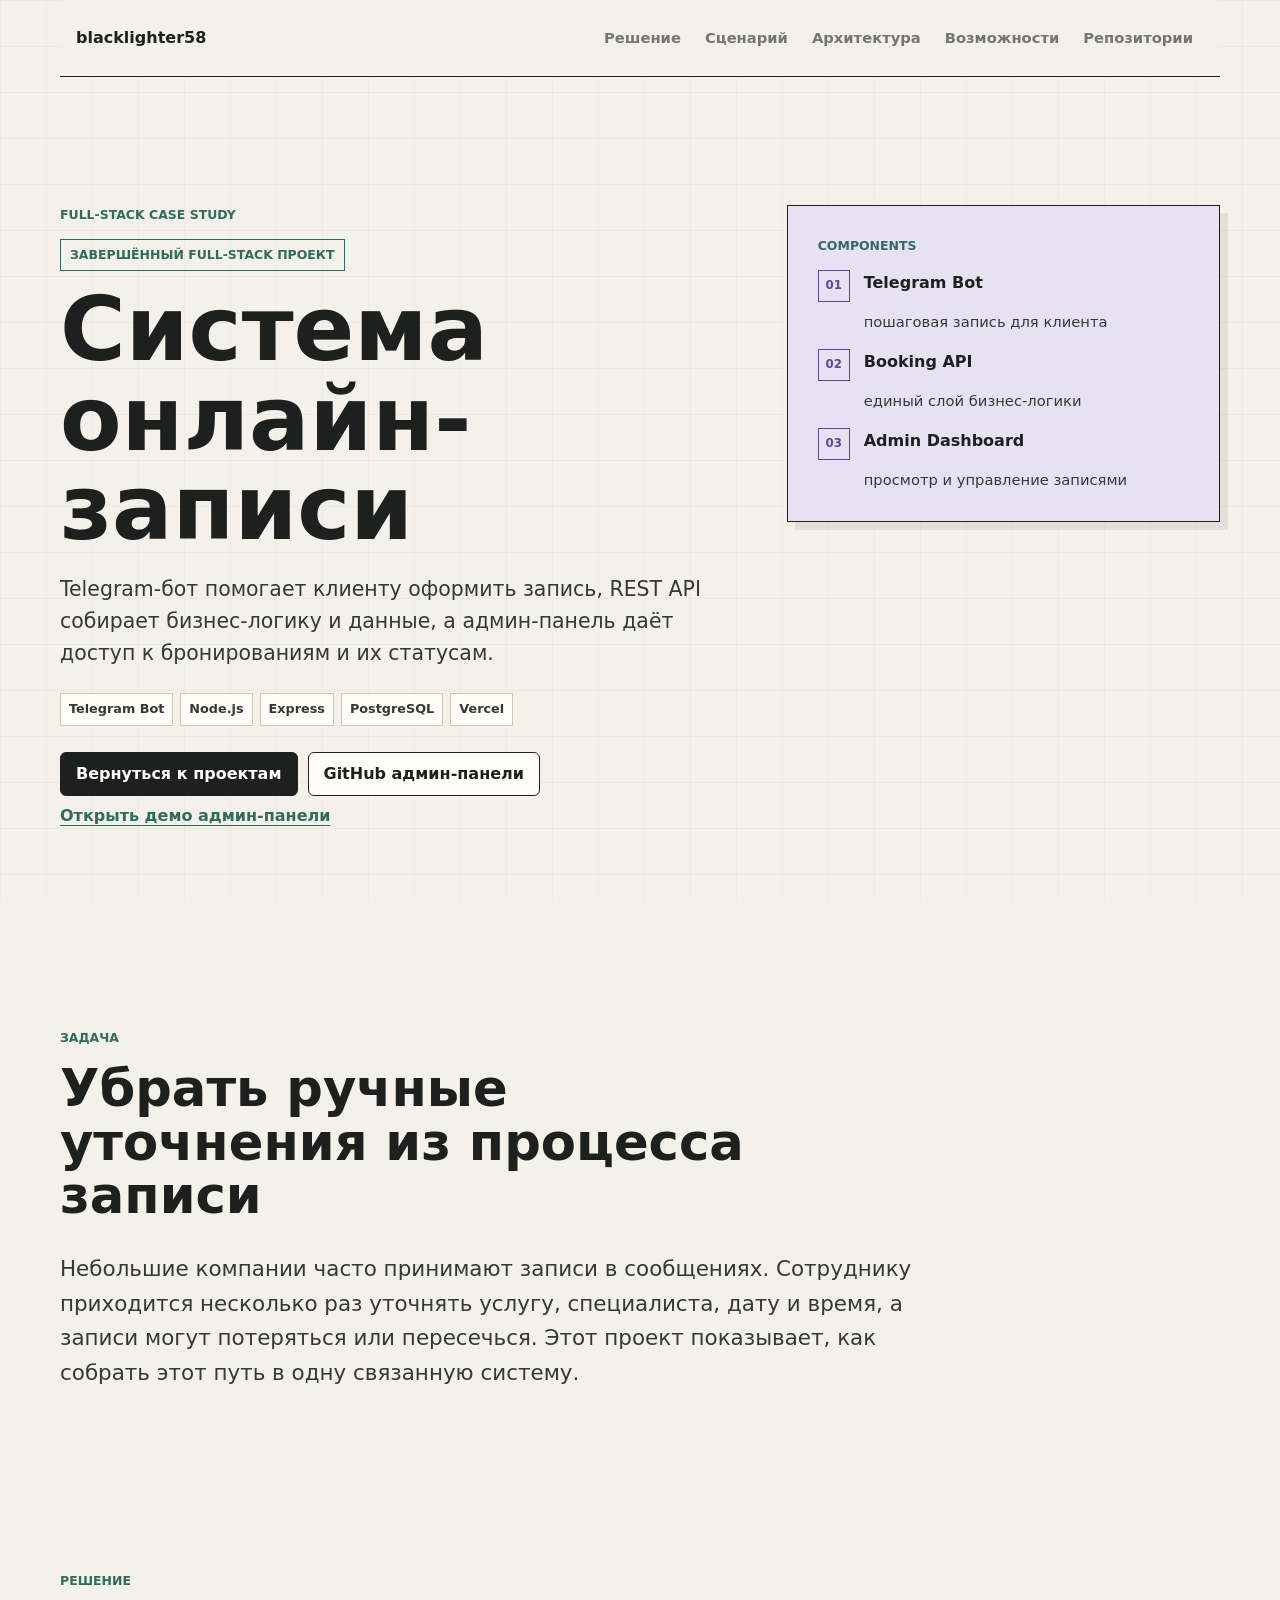
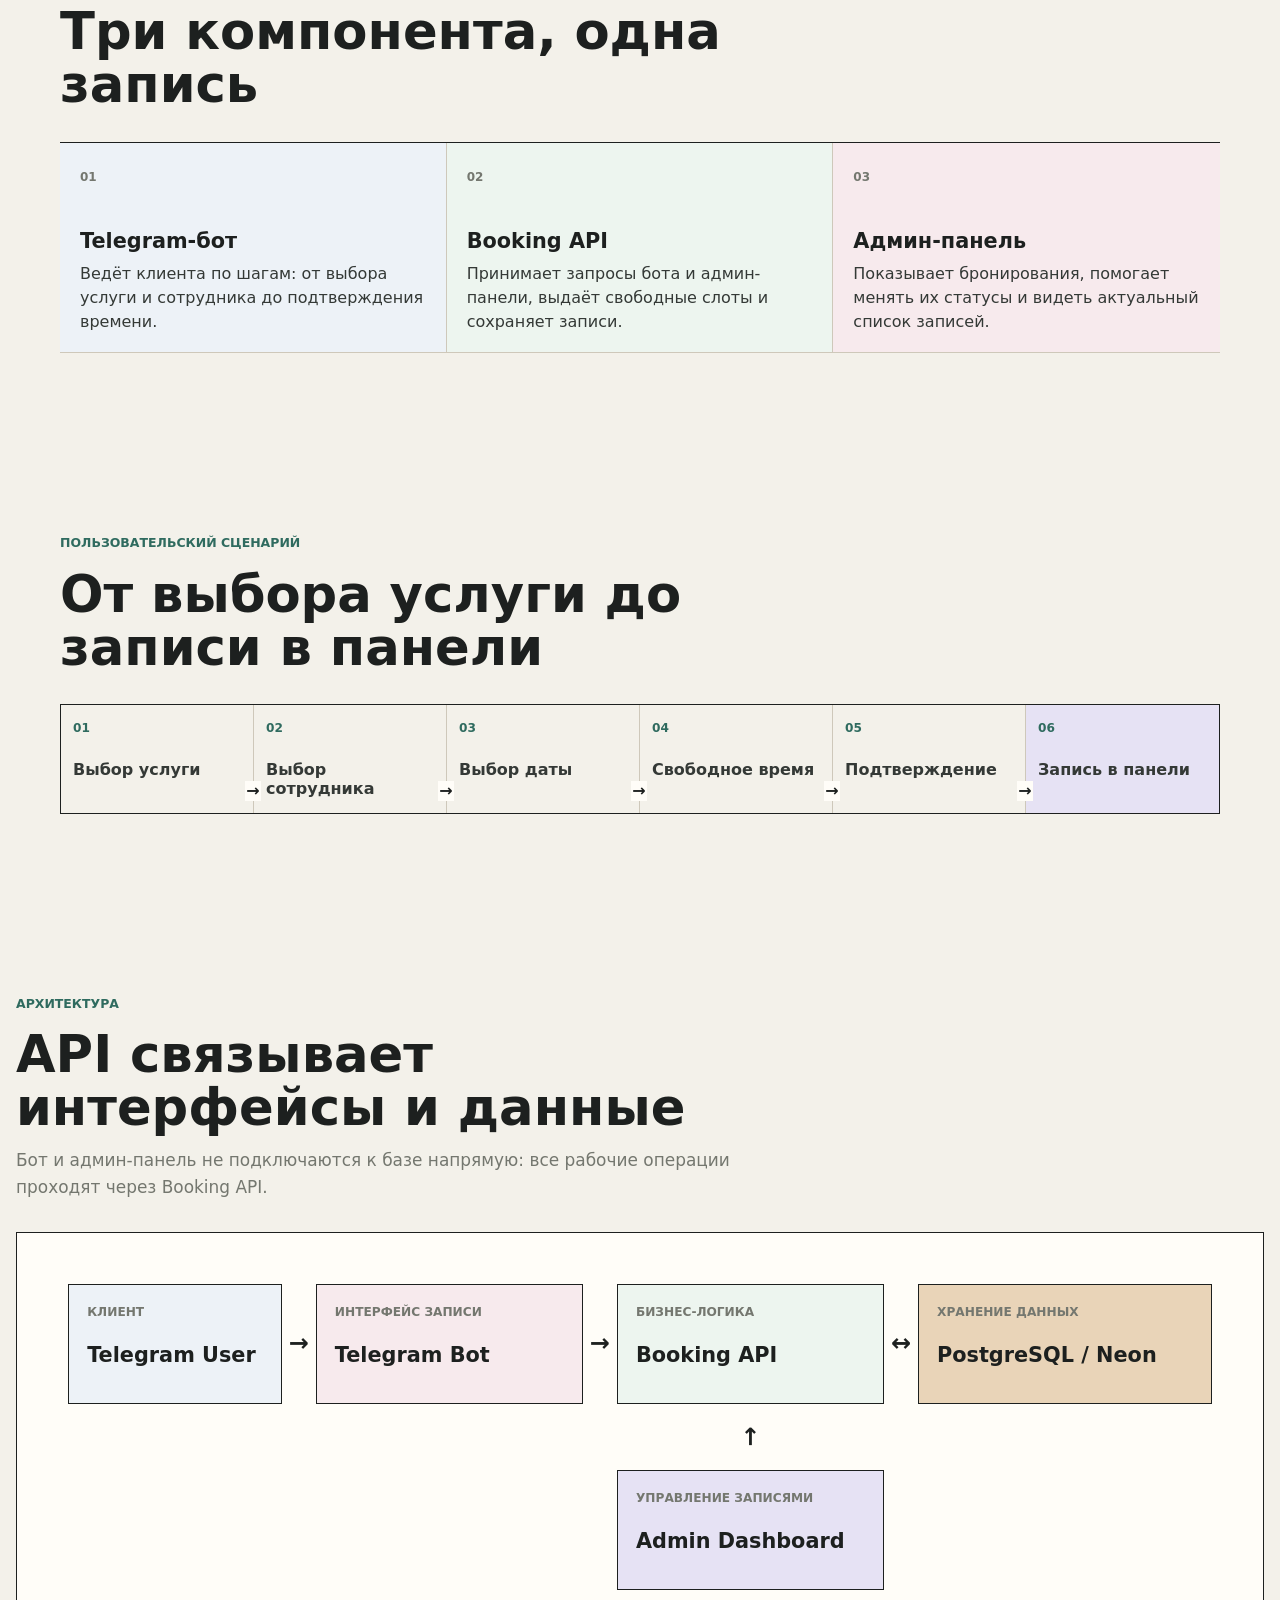
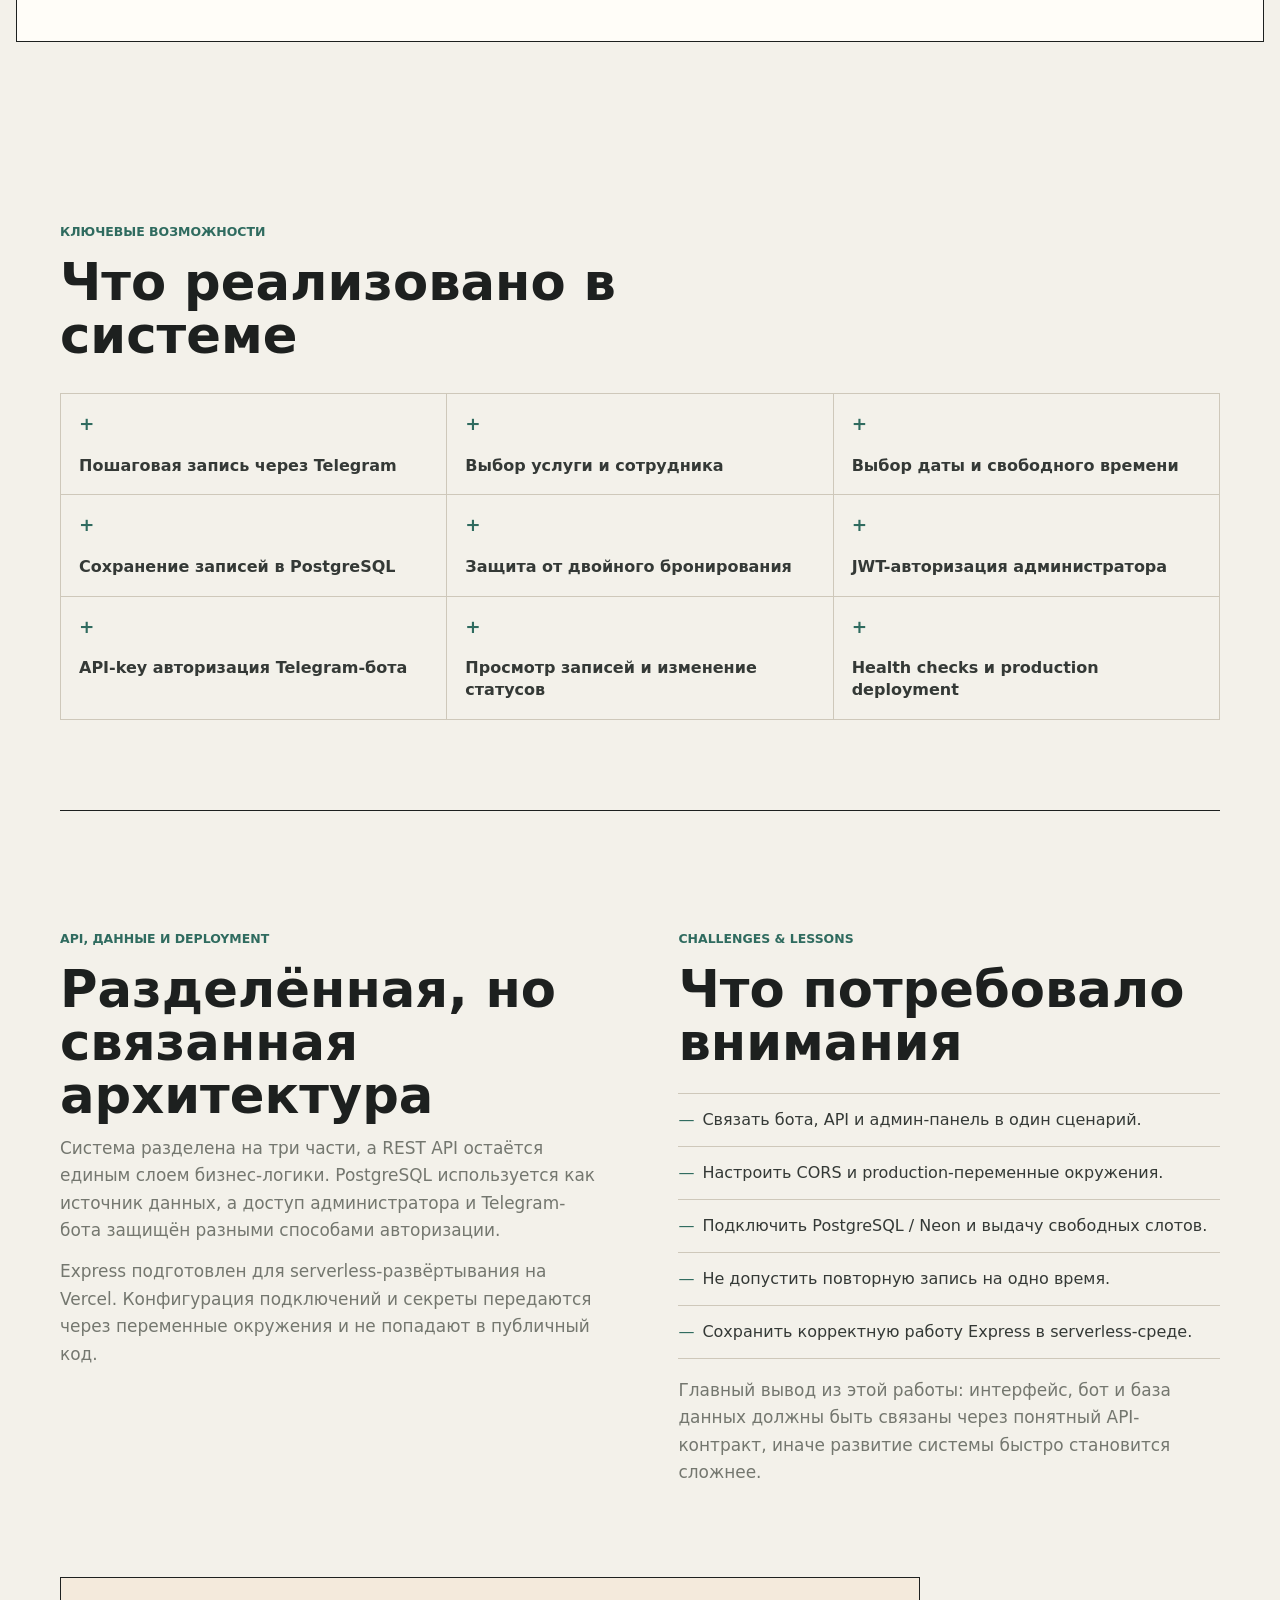
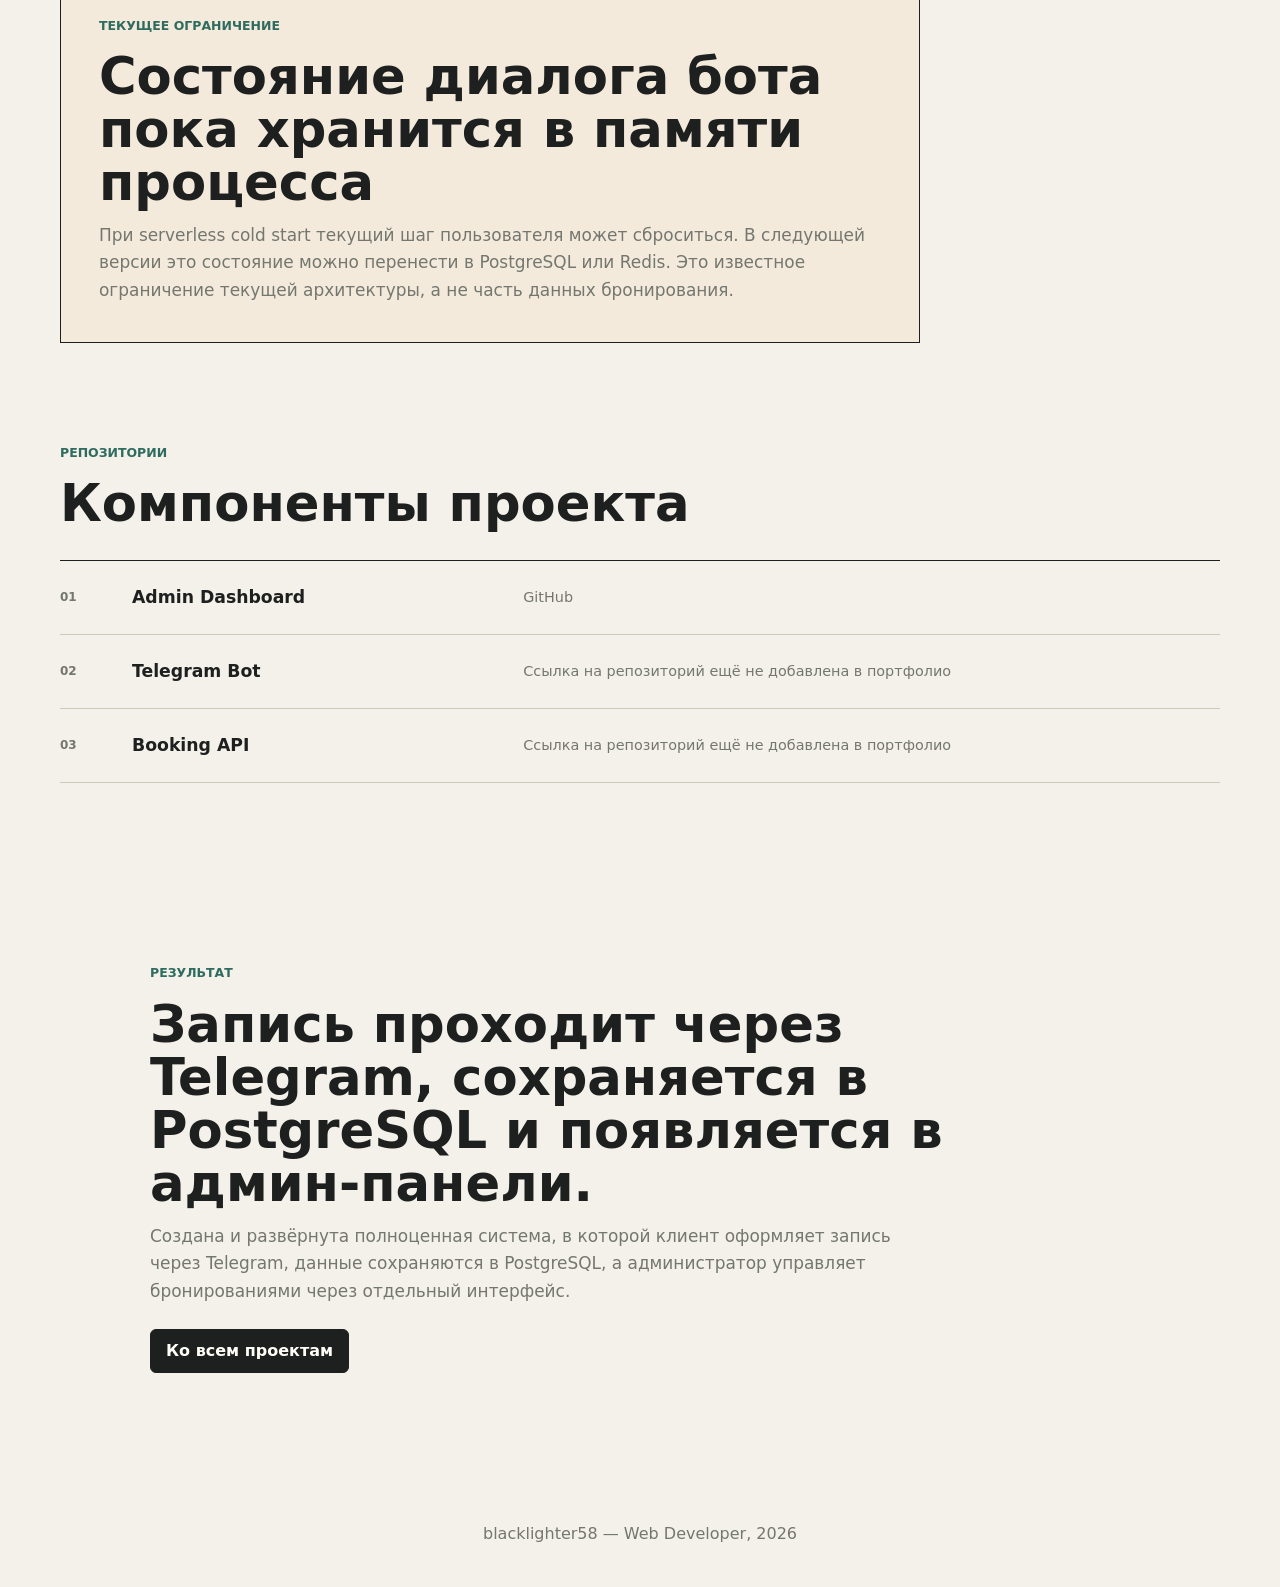
==== commit 2be6a314: "Broaden portfolio for web and business systems" ====
--- a/projects/telegram-booking-system/index.html
+++ b/projects/telegram-booking-system/index.html
@@ -6,6 +6,7 @@
   <meta name="description" content="Кейс blacklighter58: система онлайн-записи с Telegram-ботом, REST API, PostgreSQL и админ-панелью.">
   <meta property="og:title" content="Система онлайн-записи — blacklighter58">
   <meta property="og:description" content="Telegram-бот, Booking API, PostgreSQL и админ-панель в одном full-stack проекте.">
+  <meta property="og:type" content="website">
   <title>Система онлайн-записи — blacklighter58</title>
   <link rel="stylesheet" href="../../style.css">
 </head>
@@ -45,6 +46,7 @@
         <div class="hero-actions">
           <a class="btn btn-primary" href="../../index.html#projects">Вернуться к проектам</a>
           <a class="btn btn-secondary" href="https://github.com/blacklighter58/07-booking-admin-dashboard" target="_blank" rel="noreferrer">GitHub админ-панели</a>
+          <a class="text-link" href="https://07-booking-admin-dashboard.vercel.app/" target="_blank" rel="noreferrer">Открыть демо админ-панели</a>
         </div>
       </div>
 
@@ -144,13 +146,13 @@
 
     <section class="case-section section case-two-column" id="technical">
       <div>
-        <p class="label">Технические решения</p>
+        <p class="label">API, данные и deployment</p>
         <h2>Разделённая, но связанная архитектура</h2>
         <p>Система разделена на три части, а REST API остаётся единым слоем бизнес-логики. PostgreSQL используется как источник данных, а доступ администратора и Telegram-бота защищён разными способами авторизации.</p>
         <p>Express подготовлен для serverless-развёртывания на Vercel. Конфигурация подключений и секреты передаются через переменные окружения и не попадают в публичный код.</p>
       </div>
       <div>
-        <p class="label">Инженерные задачи</p>
+        <p class="label">Challenges &amp; lessons</p>
         <h2>Что потребовало внимания</h2>
         <ul class="plain-list">
           <li>Связать бота, API и админ-панель в один сценарий.</li>
@@ -159,6 +161,7 @@
           <li>Не допустить повторную запись на одно время.</li>
           <li>Сохранить корректную работу Express в serverless-среде.</li>
         </ul>
+        <p class="case-small-note">Главный вывод из этой работы: интерфейс, бот и база данных должны быть связаны через понятный API-контракт, иначе развитие системы быстро становится сложнее.</p>
       </div>
     </section>
 
@@ -195,7 +198,7 @@
   </main>
 
   <footer class="site-footer">
-    <p>blacklighter58 — Landing Page Developer, 2026</p>
+    <p>blacklighter58 — Web Developer, 2026</p>
   </footer>
 
   <script src="../../script.js"></script>
--- a/style.css
+++ b/style.css
@@ -51,6 +51,12 @@
   text-decoration: none;
 }
 
+a:focus-visible,
+button:focus-visible {
+  outline: 2px solid var(--green);
+  outline-offset: 3px;
+}
+
 .site-header {
   position: relative;
   display: flex;
@@ -273,6 +279,29 @@
   background: var(--surface-2);
 }
 
+.btn-disabled {
+  cursor: not-allowed;
+  opacity: 0.56;
+  user-select: none;
+}
+
+.text-link {
+  width: fit-content;
+  color: var(--green);
+  font-weight: 900;
+  line-height: 1.25;
+  text-decoration: underline;
+  text-decoration-thickness: 1px;
+  text-underline-offset: 4px;
+  transition: color 160ms ease, transform 160ms ease;
+}
+
+.text-link:hover,
+.text-link:focus-visible {
+  color: var(--ink);
+  transform: translateX(2px);
+}
+
 .section-heading {
   max-width: 780px;
   margin-bottom: 28px;
@@ -283,6 +312,30 @@
   margin: 10px 0 0;
   color: var(--muted);
   font-size: 1.06rem;
+}
+
+.about-section {
+  display: grid;
+  grid-template-columns: minmax(0, 0.9fr) minmax(0, 1.1fr);
+  gap: clamp(28px, 7vw, 110px);
+  align-items: start;
+  border-top: 1px solid var(--line);
+}
+
+.about-heading {
+  margin: 0;
+}
+
+.about-content {
+  display: grid;
+  gap: 18px;
+  max-width: 700px;
+  color: var(--text);
+  font-size: clamp(1.03rem, 1.6vw, 1.16rem);
+}
+
+.about-content p {
+  margin: 0;
 }
 
 .projects-section {
@@ -335,6 +388,18 @@
   flex-direction: column;
 }
 
+.project-card:first-child {
+  grid-column: span 8;
+  display: grid;
+  grid-template-columns: minmax(250px, 0.82fr) minmax(0, 1.18fr);
+}
+
+.project-card:first-child .project-cover {
+  min-height: 100%;
+  border-right: 1px solid rgba(29, 32, 31, 0.14);
+  border-bottom: 0;
+}
+
 .project-cover {
   position: relative;
   min-height: 190px;
@@ -849,6 +914,14 @@
   color: var(--muted);
 }
 
+.audit-service {
+  background: rgba(47, 107, 95, 0.07);
+}
+
+.audit-service .text-link {
+  grid-column: 2 / -1;
+}
+
 .build-note {
   max-width: 720px;
   margin: 28px 0 0;
@@ -1060,6 +1133,7 @@
 .case-summary strong,
 .case-summary span {
   display: block;
+  grid-column: 2;
 }
 
 .case-summary strong {
@@ -1100,6 +1174,12 @@
   margin-bottom: 0;
   color: var(--muted);
   font-size: 1.06rem;
+}
+
+.case-small-note {
+  margin-top: 18px !important;
+  color: var(--muted) !important;
+  font-size: 0.94rem;
 }
 
 .case-copy {
@@ -1399,6 +1479,22 @@
 }
 
 @media (max-width: 980px) {
+  .about-section {
+    grid-template-columns: 1fr;
+    gap: 22px;
+  }
+
+  .project-card:first-child {
+    grid-column: span 6;
+    display: flex;
+  }
+
+  .project-card:first-child .project-cover {
+    min-height: 176px;
+    border-right: 0;
+    border-bottom: 1px solid rgba(29, 32, 31, 0.14);
+  }
+
   .site-header {
     width: min(100% - 24px, var(--container));
     flex-wrap: wrap;
@@ -1505,6 +1601,7 @@
   }
 
   .project-card,
+  .project-card:first-child,
   .project-card:nth-child(2),
   .project-card:nth-child(3),
   .project-card:nth-child(4),
@@ -1514,6 +1611,7 @@
   }
 
   .project-cover,
+  .project-card:first-child .project-cover,
   .project-featured .project-cover {
     min-height: 160px;
   }
@@ -1526,6 +1624,10 @@
 
   .build-list p,
   .process-list p {
+    grid-column: auto;
+  }
+
+  .audit-service .text-link {
     grid-column: auto;
   }
 
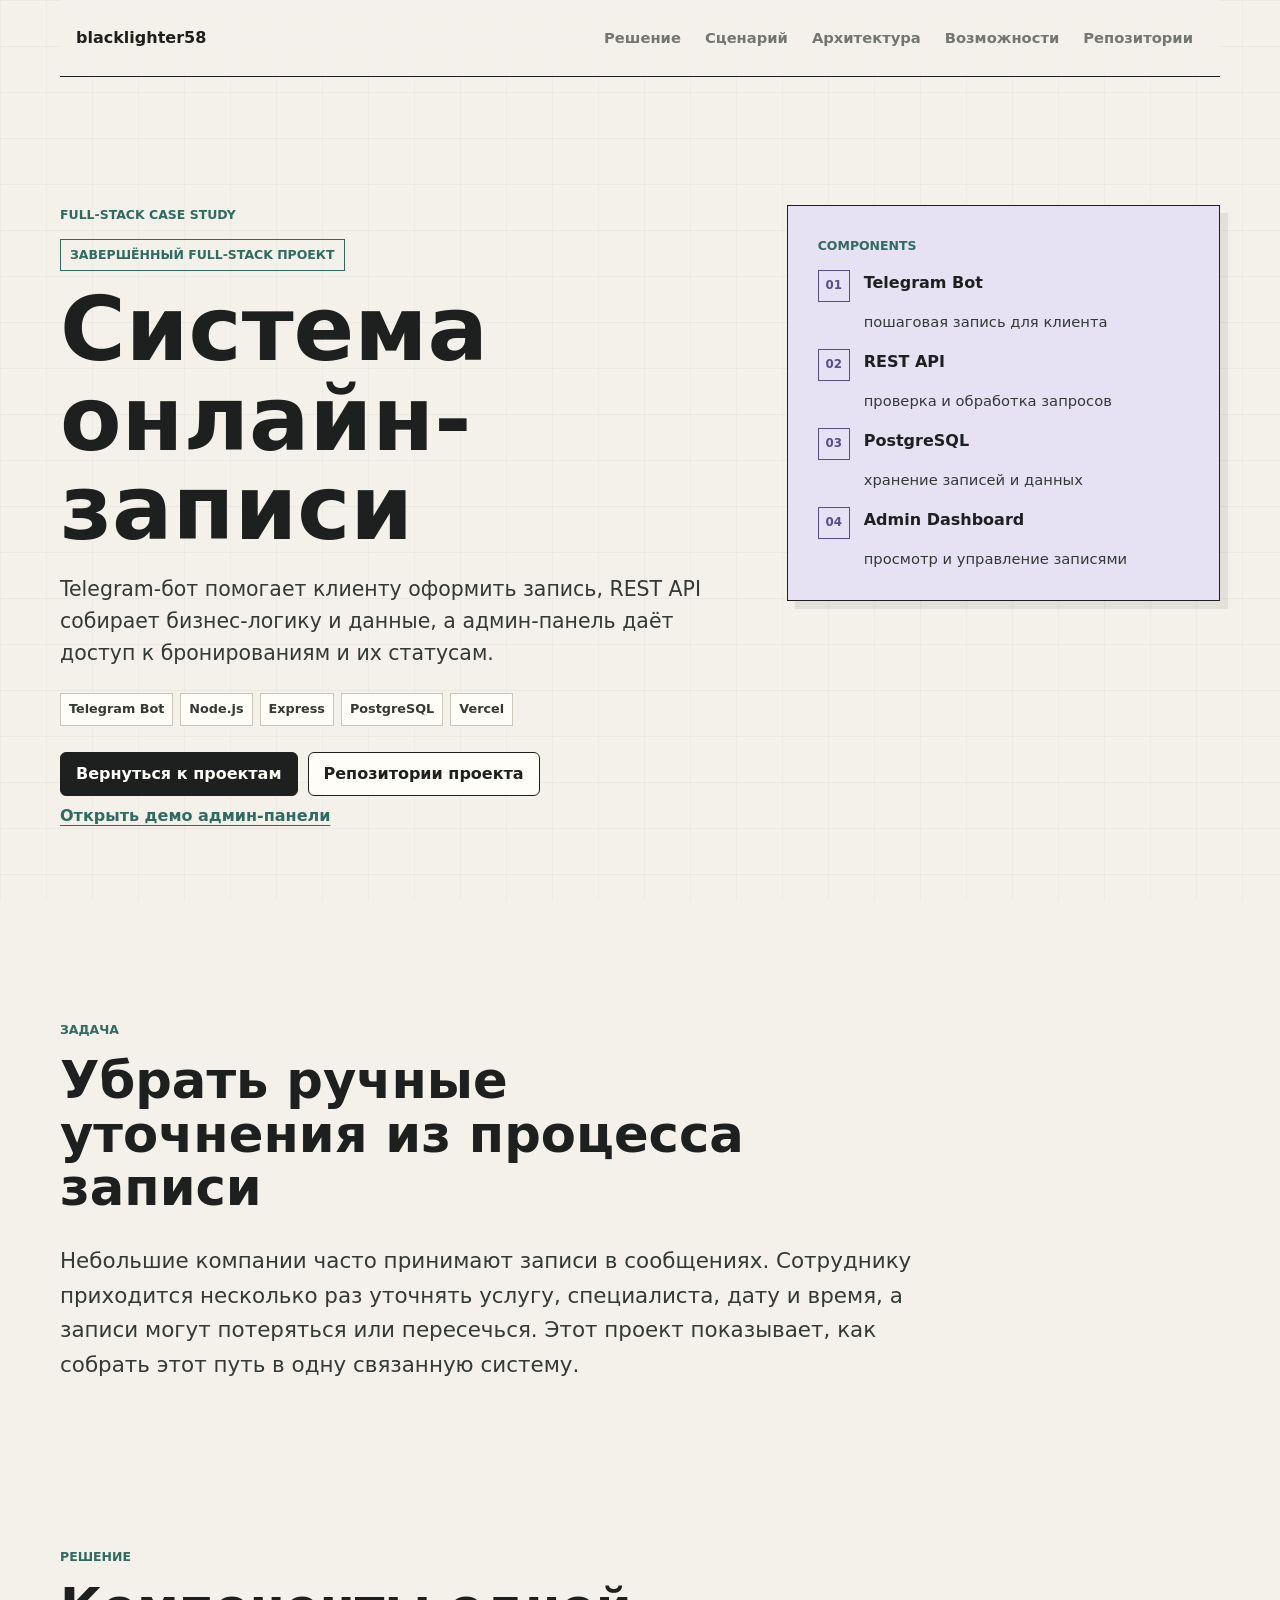
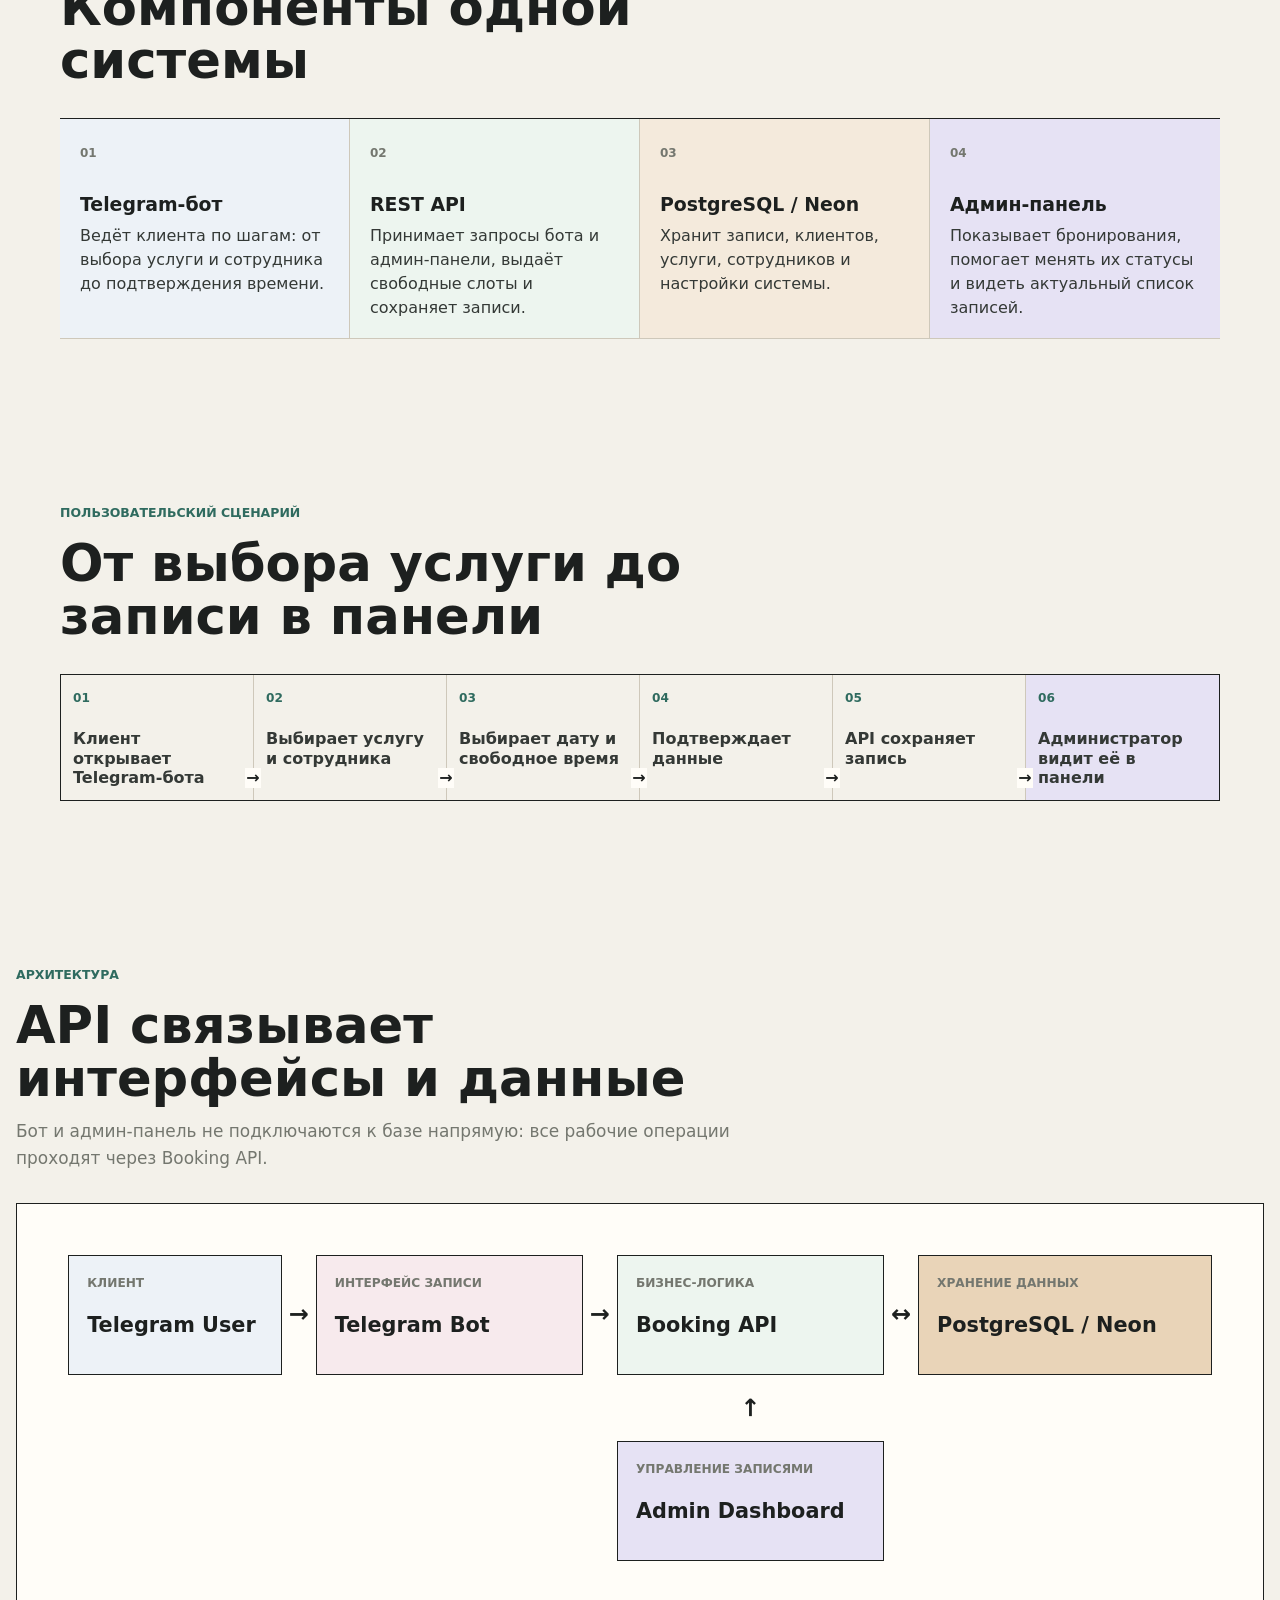
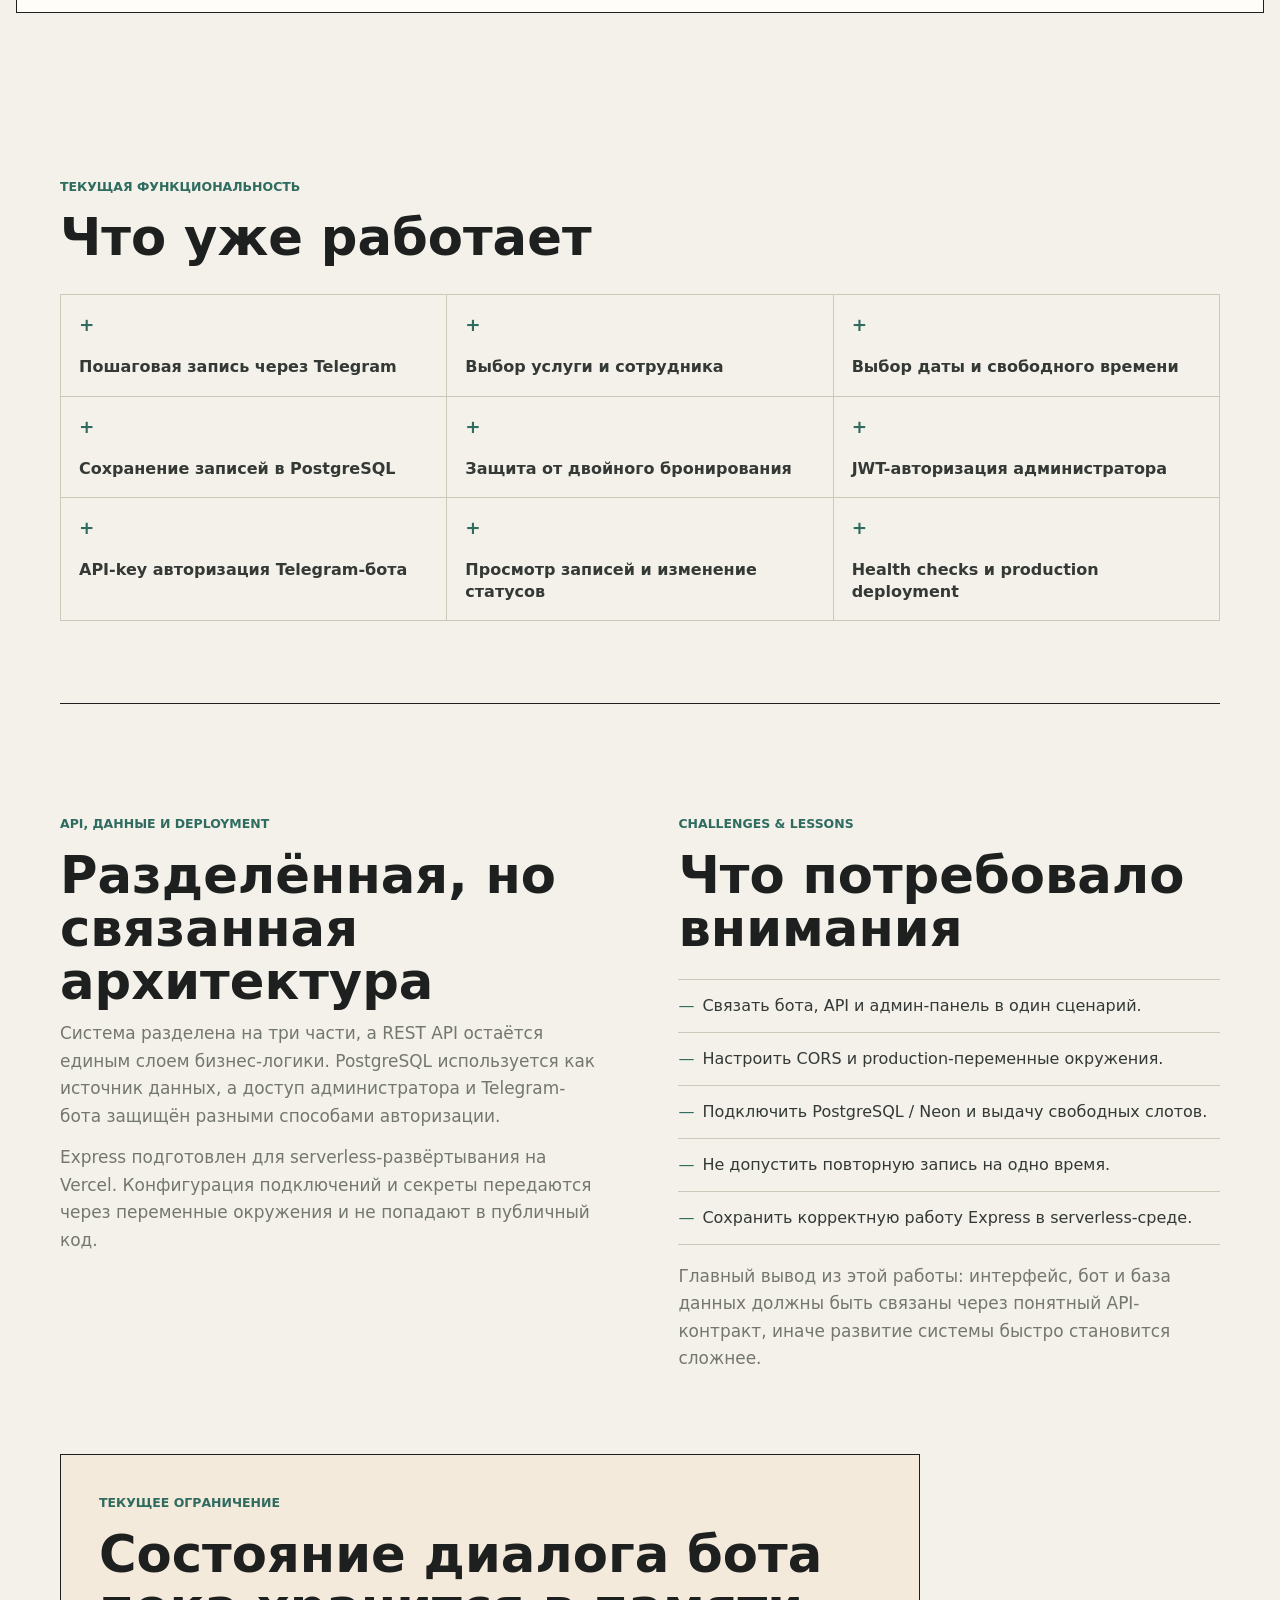
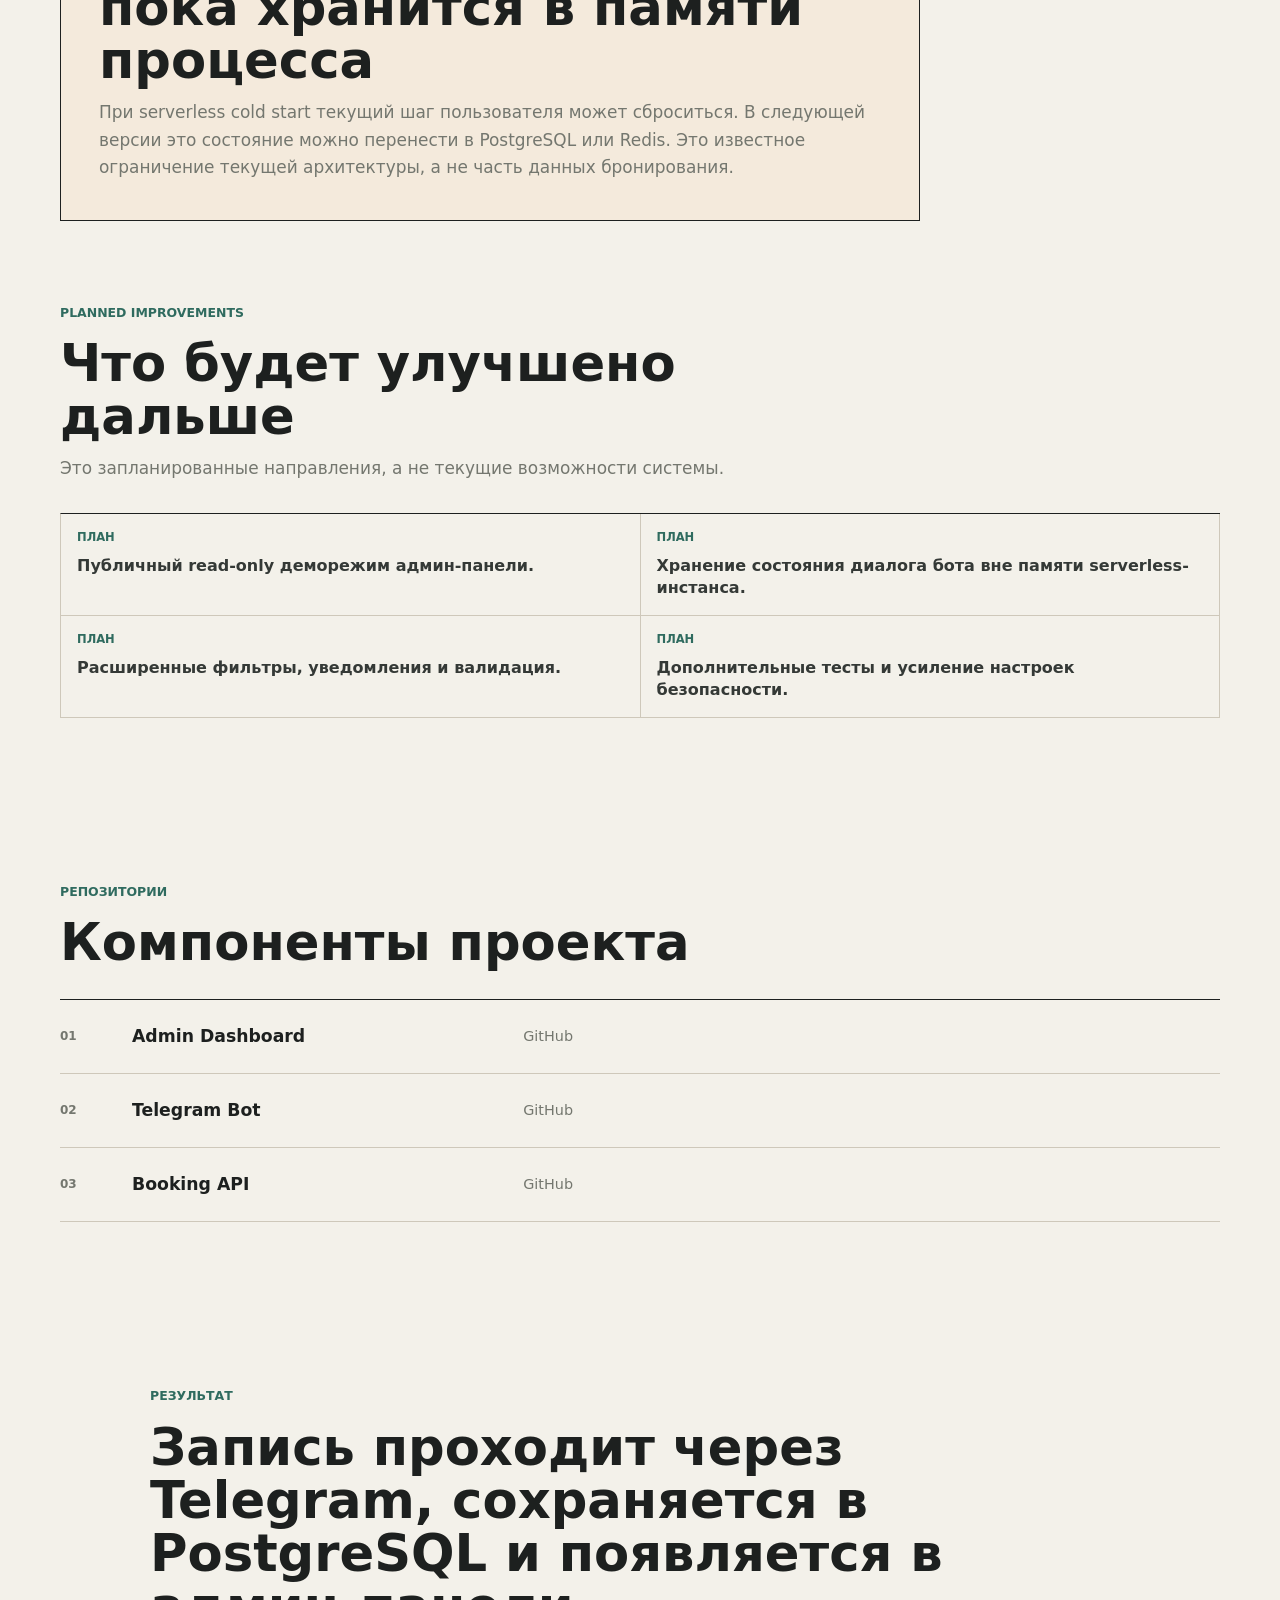
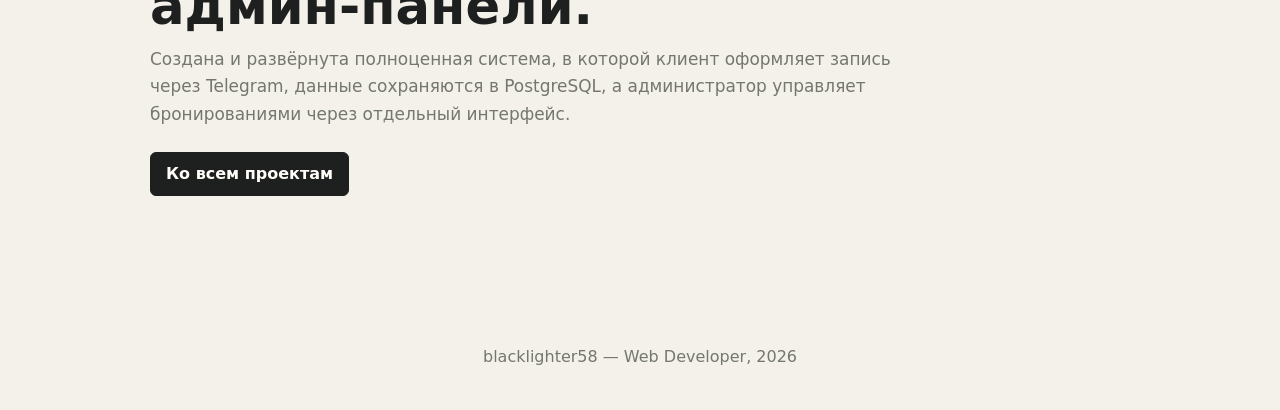
==== commit f179f782: "Refine portfolio project section and booking case" ====
--- a/projects/telegram-booking-system/index.html
+++ b/projects/telegram-booking-system/index.html
@@ -45,7 +45,7 @@
         </ul>
         <div class="hero-actions">
           <a class="btn btn-primary" href="../../index.html#projects">Вернуться к проектам</a>
-          <a class="btn btn-secondary" href="https://github.com/blacklighter58/07-booking-admin-dashboard" target="_blank" rel="noreferrer">GitHub админ-панели</a>
+          <a class="btn btn-secondary" href="#repositories">Репозитории проекта</a>
           <a class="text-link" href="https://07-booking-admin-dashboard.vercel.app/" target="_blank" rel="noreferrer">Открыть демо админ-панели</a>
         </div>
       </div>
@@ -54,7 +54,8 @@
         <p class="label">Components</p>
         <ol>
           <li><strong>Telegram Bot</strong><span>пошаговая запись для клиента</span></li>
-          <li><strong>Booking API</strong><span>единый слой бизнес-логики</span></li>
+          <li><strong>REST API</strong><span>проверка и обработка запросов</span></li>
+          <li><strong>PostgreSQL</strong><span>хранение записей и данных</span></li>
           <li><strong>Admin Dashboard</strong><span>просмотр и управление записями</span></li>
         </ol>
       </aside>
@@ -71,7 +72,7 @@
     <section class="case-section section case-split" id="solution">
       <div class="case-heading">
         <p class="label">Решение</p>
-        <h2>Три компонента, одна запись</h2>
+        <h2>Компоненты одной системы</h2>
       </div>
       <div class="solution-list">
         <article>
@@ -81,11 +82,16 @@
         </article>
         <article>
           <span>02</span>
-          <h3>Booking API</h3>
+          <h3>REST API</h3>
           <p>Принимает запросы бота и админ-панели, выдаёт свободные слоты и сохраняет записи.</p>
         </article>
         <article>
           <span>03</span>
+          <h3>PostgreSQL / Neon</h3>
+          <p>Хранит записи, клиентов, услуги, сотрудников и настройки системы.</p>
+        </article>
+        <article>
+          <span>04</span>
           <h3>Админ-панель</h3>
           <p>Показывает бронирования, помогает менять их статусы и видеть актуальный список записей.</p>
         </article>
@@ -98,12 +104,12 @@
         <h2>От выбора услуги до записи в панели</h2>
       </div>
       <ol class="booking-flow">
-        <li>Выбор услуги</li>
-        <li>Выбор сотрудника</li>
-        <li>Выбор даты</li>
-        <li>Свободное время</li>
-        <li>Подтверждение</li>
-        <li>Запись в панели</li>
+        <li>Клиент открывает Telegram-бота</li>
+        <li>Выбирает услугу и сотрудника</li>
+        <li>Выбирает дату и свободное время</li>
+        <li>Подтверждает данные</li>
+        <li>API сохраняет запись</li>
+        <li>Администратор видит её в панели</li>
       </ol>
     </section>
 
@@ -128,8 +134,8 @@
 
     <section class="case-section section case-split" id="features">
       <div class="case-heading">
-        <p class="label">Ключевые возможности</p>
-        <h2>Что реализовано в системе</h2>
+        <p class="label">Текущая функциональность</p>
+        <h2>Что уже работает</h2>
       </div>
       <ul class="feature-list">
         <li>Пошаговая запись через Telegram</li>
@@ -171,6 +177,20 @@
       <p>При serverless cold start текущий шаг пользователя может сброситься. В следующей версии это состояние можно перенести в PostgreSQL или Redis. Это известное ограничение текущей архитектуры, а не часть данных бронирования.</p>
     </section>
 
+    <section class="case-section section planned-section" id="planned">
+      <div class="case-heading">
+        <p class="label">Planned improvements</p>
+        <h2>Что будет улучшено дальше</h2>
+        <p>Это запланированные направления, а не текущие возможности системы.</p>
+      </div>
+      <ul class="planned-list">
+        <li>Публичный read-only деморежим админ-панели.</li>
+        <li>Хранение состояния диалога бота вне памяти serverless-инстанса.</li>
+        <li>Расширенные фильтры, уведомления и валидация.</li>
+        <li>Дополнительные тесты и усиление настроек безопасности.</li>
+      </ul>
+    </section>
+
     <section class="case-section section repositories-section" id="repositories">
       <div class="case-heading">
         <p class="label">Репозитории</p>
@@ -180,12 +200,12 @@
         <a href="https://github.com/blacklighter58/07-booking-admin-dashboard" target="_blank" rel="noreferrer">
           <span>01</span><strong>Admin Dashboard</strong><small>GitHub</small>
         </a>
-        <div>
-          <span>02</span><strong>Telegram Bot</strong><small>Ссылка на репозиторий ещё не добавлена в портфолио</small>
-        </div>
-        <div>
-          <span>03</span><strong>Booking API</strong><small>Ссылка на репозиторий ещё не добавлена в портфолио</small>
-        </div>
+        <a href="https://github.com/blacklighter58/08-telegram-booking-bot" target="_blank" rel="noreferrer">
+          <span>02</span><strong>Telegram Bot</strong><small>GitHub</small>
+        </a>
+        <a href="https://github.com/blacklighter58/09-booking-api" target="_blank" rel="noreferrer">
+          <span>03</span><strong>Booking API</strong><small>GitHub</small>
+        </a>
       </div>
     </section>
 
--- a/style.css
+++ b/style.css
@@ -15,6 +15,10 @@
   --radius: 6px;
   --container: 1160px;
   --projects-container: 1400px;
+  --space-section: clamp(52px, 6vw, 72px);
+  --space-section-mobile: 46px;
+  --space-block: 22px;
+  --space-card: 14px;
 }
 
 * {
@@ -129,7 +133,7 @@
 .section {
   width: min(100% - 32px, var(--container));
   margin: 0 auto;
-  padding: 78px 0;
+  padding: var(--space-section) 0;
   scroll-margin-top: 18px;
 }
 
@@ -304,7 +308,7 @@
 
 .section-heading {
   max-width: 780px;
-  margin-bottom: 28px;
+  margin-bottom: var(--space-block);
 }
 
 .section-heading p:not(.label) {
@@ -317,7 +321,7 @@
 .about-section {
   display: grid;
   grid-template-columns: minmax(0, 0.9fr) minmax(0, 1.1fr);
-  gap: clamp(28px, 7vw, 110px);
+  gap: clamp(28px, 5vw, 72px);
   align-items: start;
   border-top: 1px solid var(--line);
 }
@@ -347,6 +351,8 @@
   color: var(--surface);
   border-top: 1px solid var(--ink);
   border-bottom: 1px solid var(--ink);
+  padding-top: clamp(58px, 6vw, 76px);
+  padding-bottom: clamp(58px, 6vw, 76px);
 }
 
 .projects-heading p:not(.label) {
@@ -355,20 +361,12 @@
 
 .projects-heading .label {
   color: #b8d5c8;
-}
-
-.projects-list {
-  display: grid;
-  grid-template-columns: repeat(12, minmax(0, 1fr));
-  gap: 16px;
-  align-items: stretch;
 }
 
 .project-card {
   grid-column: span 4;
   display: flex;
   flex-direction: column;
-  min-height: 100%;
   border: 1px solid rgba(255, 253, 248, 0.22);
   border-radius: var(--radius);
   background: #fbf6e8;
@@ -382,27 +380,9 @@
   box-shadow: 6px 6px 0 rgba(255, 253, 248, 0.08);
 }
 
-.project-featured {
-  grid-column: span 4;
-  display: flex;
-  flex-direction: column;
-}
-
-.project-card:first-child {
-  grid-column: span 8;
-  display: grid;
-  grid-template-columns: minmax(250px, 0.82fr) minmax(0, 1.18fr);
-}
-
-.project-card:first-child .project-cover {
-  min-height: 100%;
-  border-right: 1px solid rgba(29, 32, 31, 0.14);
-  border-bottom: 0;
-}
-
 .project-cover {
   position: relative;
-  min-height: 190px;
+  min-height: 180px;
   display: grid;
   grid-template-rows: auto 1fr auto;
   gap: 12px;
@@ -411,11 +391,6 @@
   overflow: hidden;
 }
 
-.project-featured .project-cover {
-  min-height: 190px;
-  border-right: 0;
-  border-bottom: 1px solid rgba(29, 32, 31, 0.14);
-}
 
 .cover-meta {
   position: relative;
@@ -593,6 +568,227 @@
   opacity: 0.16;
 }
 
+.projects-flagship {
+  margin-bottom: var(--space-card);
+}
+
+.projects-grid {
+  display: grid;
+  grid-template-columns: repeat(5, minmax(0, 1fr));
+  gap: var(--space-card);
+  align-items: start;
+}
+
+.projects-grid .project-card,
+.projects-grid .project-card:nth-child(4),
+.projects-grid .project-card:nth-child(5) {
+  grid-column: auto;
+}
+
+.projects-grid .project-card:nth-child(1) .project-type { color: var(--coffee); background: #f4eadc; }
+.projects-grid .project-card:nth-child(2) .project-type { color: var(--blue); background: #edf2f7; }
+.projects-grid .project-card:nth-child(3) .project-type { color: var(--rose); background: #f7eaed; }
+.projects-grid .project-card:nth-child(4) .project-type { color: #a6532f; background: #fff1e5; }
+.projects-grid .project-card:nth-child(5) .project-type { color: var(--green); background: #edf5ef; }
+
+.projects-grid .project-cover {
+  min-height: 154px;
+  padding: 14px;
+}
+
+.projects-grid .project-content {
+  padding: 14px;
+}
+
+.projects-grid .project-content p:not(.project-type) {
+  font-size: 0.92rem;
+  line-height: 1.48;
+}
+
+.projects-grid .tech-list {
+  margin-top: 12px;
+}
+
+.projects-grid .tech-list li {
+  padding: 4px 6px;
+  font-size: 0.74rem;
+  font-weight: 800;
+}
+
+.projects-grid .project-actions {
+  padding-top: 14px;
+}
+
+.project-card--flagship {
+  grid-column: auto;
+  display: grid;
+  grid-template-columns: minmax(0, 0.44fr) minmax(0, 0.56fr);
+  align-items: stretch;
+  background: #fbf6e8;
+}
+
+.flagship-info,
+.flagship-flow-area {
+  padding: clamp(22px, 2.6vw, 34px);
+}
+
+.flagship-info {
+  display: flex;
+  flex-direction: column;
+  border-right: 1px solid rgba(29, 32, 31, 0.14);
+}
+
+.flagship-meta {
+  display: flex;
+  align-items: center;
+  gap: 14px;
+  margin-bottom: 18px;
+  color: #5b4c8f;
+}
+
+.flagship-meta p {
+  margin: 0;
+  font-size: 0.8rem;
+  font-weight: 900;
+  line-height: 1.2;
+  text-transform: uppercase;
+}
+
+.flagship-info h3 {
+  margin-bottom: 14px;
+  font-size: clamp(1.7rem, 2.8vw, 2.55rem);
+}
+
+.flagship-info > p {
+  margin-bottom: 0;
+  color: var(--text);
+  font-size: 1rem;
+  line-height: 1.55;
+}
+
+.flagship-capabilities,
+.flagship-flow {
+  padding: 0;
+  margin: 0;
+  list-style: none;
+}
+
+.flagship-capabilities {
+  display: grid;
+  grid-template-columns: repeat(2, minmax(0, 1fr));
+  gap: 10px 16px;
+  margin-top: 22px;
+}
+
+.flagship-capabilities li {
+  display: flex;
+  gap: 8px;
+  align-items: flex-start;
+  color: var(--text);
+  font-size: 0.86rem;
+  line-height: 1.35;
+}
+
+.flagship-capabilities li::before {
+  content: "✓";
+  display: grid;
+  flex: 0 0 auto;
+  place-items: center;
+  width: 18px;
+  height: 18px;
+  border: 1px solid #6959aa;
+  border-radius: 50%;
+  color: #6959aa;
+  font-size: 0.7rem;
+  font-weight: 900;
+}
+
+.flagship-info .tech-list {
+  margin-top: 20px;
+}
+
+.flagship-info .tech-list li {
+  padding: 4px 7px;
+  font-size: 0.76rem;
+  font-weight: 800;
+}
+
+.flagship-info .project-note {
+  margin-top: 14px;
+}
+
+.flagship-info .project-actions {
+  margin-top: 20px;
+  padding-top: 0;
+}
+
+.flagship-flow-area {
+  background: rgba(255, 253, 248, 0.38);
+}
+
+.flagship-flow-area > h3 {
+  margin-bottom: 22px;
+  font-size: 1.08rem;
+}
+
+.flagship-flow {
+  display: flex;
+  gap: 10px;
+  align-items: flex-start;
+}
+
+.flow-step {
+  flex: 1 1 0;
+  min-width: 0;
+}
+
+.flow-icon {
+  display: grid;
+  place-items: center;
+  width: 56px;
+  height: 56px;
+  margin-bottom: 12px;
+  border: 1px solid currentColor;
+  border-radius: var(--radius);
+  background: #f7f5fc;
+  color: #6959aa;
+  font-size: 1.4rem;
+  font-weight: 900;
+}
+
+.flow-icon::before { line-height: 1; }
+.flow-step--bot .flow-icon::before { content: "↗"; }
+.flow-step--api .flow-icon::before { content: "</>"; font-size: 1rem; }
+.flow-step--database .flow-icon::before { content: "◫"; font-size: 1.7rem; }
+.flow-step--dashboard .flow-icon::before { content: "□"; font-size: 2.15rem; }
+.flow-step--database .flow-icon { color: var(--green); background: #edf5ef; }
+.flow-step--dashboard .flow-icon { color: var(--orange); background: #fff1e5; }
+
+.flow-step strong,
+.flow-step small {
+  display: block;
+}
+
+.flow-step strong {
+  margin-bottom: 5px;
+  color: var(--ink);
+  font-size: 0.88rem;
+  line-height: 1.25;
+}
+
+.flow-step small {
+  color: var(--muted);
+  font-size: 0.76rem;
+  line-height: 1.35;
+}
+
+.flow-arrow {
+  align-self: flex-start;
+  margin-top: 22px;
+  color: var(--ink);
+  font-size: 1.18rem;
+}
+
 .cover-automation {
   background: #dfe9e3;
   color: var(--green);
@@ -881,7 +1077,7 @@
   grid-template-columns: 54px minmax(0, 0.52fr) minmax(0, 1fr);
   gap: 18px;
   align-items: start;
-  padding: 20px 0;
+  padding: 18px 0;
   border-top: 1px solid var(--line);
 }
 
@@ -924,15 +1120,11 @@
 
 .build-note {
   max-width: 720px;
-  margin: 28px 0 0;
+  margin: var(--space-block) 0 0;
   padding: 16px 18px;
   border: 1px solid var(--line);
   background: var(--surface);
   color: var(--text);
-}
-
-.limits-section {
-  padding-top: 70px;
 }
 
 .limits-card {
@@ -958,10 +1150,6 @@
   margin-top: 10px;
   color: var(--muted);
   font-size: 0.96rem;
-}
-
-.contact-section {
-  padding-top: 70px;
 }
 
 .contact-cta {
@@ -1147,8 +1335,8 @@
 }
 
 .case-section {
-  padding-top: 90px;
-  padding-bottom: 90px;
+  padding-top: clamp(64px, 7vw, 82px);
+  padding-bottom: clamp(64px, 7vw, 82px);
 }
 
 .case-heading {
@@ -1191,12 +1379,12 @@
 
 .solution-list {
   display: grid;
-  grid-template-columns: repeat(3, minmax(0, 1fr));
+  grid-template-columns: repeat(4, minmax(0, 1fr));
   border-top: 1px solid var(--ink);
 }
 
 .solution-list article {
-  min-height: 210px;
+  min-height: 184px;
   padding: 20px 20px 18px;
   border-right: 1px solid var(--line);
   border-bottom: 1px solid var(--line);
@@ -1210,9 +1398,13 @@
   background: #edf5ef;
 }
 
+.solution-list article:nth-child(3) {
+  background: #f4eadc;
+}
+
 .solution-list article:last-child {
   border-right: 0;
-  background: #f7eaed;
+  background: #e6e2f4;
 }
 
 .solution-list span,
@@ -1223,8 +1415,8 @@
 }
 
 .solution-list h3 {
-  margin: 40px 0 8px;
-  font-size: 1.3rem;
+  margin: 28px 0 8px;
+  font-size: 1.18rem;
 }
 
 .solution-list p {
@@ -1408,7 +1600,43 @@
 }
 
 .repositories-section {
-  padding-top: 100px;
+  padding-top: clamp(64px, 7vw, 82px);
+}
+
+.planned-section {
+  width: min(100% - 32px, var(--container));
+  padding-top: clamp(64px, 7vw, 82px);
+  padding-bottom: clamp(64px, 7vw, 82px);
+}
+
+.planned-list {
+  display: grid;
+  grid-template-columns: repeat(2, minmax(0, 1fr));
+  padding: 0;
+  margin: 0;
+  list-style: none;
+  border-top: 1px solid var(--ink);
+  border-left: 1px solid var(--line);
+}
+
+.planned-list li {
+  min-height: 82px;
+  padding: 16px;
+  border-right: 1px solid var(--line);
+  border-bottom: 1px solid var(--line);
+  color: var(--text);
+  font-weight: 800;
+  line-height: 1.38;
+}
+
+.planned-list li::before {
+  content: "План";
+  display: block;
+  margin-bottom: 9px;
+  color: var(--green);
+  font-size: 0.72rem;
+  font-weight: 900;
+  text-transform: uppercase;
 }
 
 .repository-list {
@@ -1482,17 +1710,6 @@
   .about-section {
     grid-template-columns: 1fr;
     gap: 22px;
-  }
-
-  .project-card:first-child {
-    grid-column: span 6;
-    display: flex;
-  }
-
-  .project-card:first-child .project-cover {
-    min-height: 176px;
-    border-right: 0;
-    border-bottom: 1px solid rgba(29, 32, 31, 0.14);
   }
 
   .site-header {
@@ -1540,25 +1757,15 @@
     max-width: 620px;
   }
 
-  .projects-list {
-    grid-template-columns: repeat(12, minmax(0, 1fr));
-  }
-
   .project-card,
-  .project-card:nth-child(2),
-  .project-card:nth-child(3),
-  .project-card:nth-child(4),
-  .project-card:nth-child(5),
-  .project-featured {
+  .project-card--flagship {
     grid-column: span 6;
     display: flex;
     flex-direction: column;
   }
 
-  .project-featured .project-cover {
-    min-height: 176px;
-    border-right: 0;
-    border-bottom: 1px solid rgba(29, 32, 31, 0.14);
+  .project-card--flagship {
+    grid-column: span 12;
   }
 
   .build-list article,
@@ -1575,7 +1782,7 @@
 @media (max-width: 680px) {
   .section {
     width: min(100% - 24px, var(--container));
-    padding: 62px 0;
+    padding: var(--space-section-mobile) 0;
   }
 
   .projects-section {
@@ -1596,23 +1803,17 @@
     width: 100%;
   }
 
-  .projects-list {
-    grid-template-columns: repeat(12, minmax(0, 1fr));
+  .hero {
+    padding-top: 72px;
+    padding-bottom: 64px;
   }
 
   .project-card,
-  .project-card:first-child,
-  .project-card:nth-child(2),
-  .project-card:nth-child(3),
-  .project-card:nth-child(4),
-  .project-card:nth-child(5),
-  .project-featured {
+  .project-card--flagship {
     grid-column: span 12;
   }
 
-  .project-cover,
-  .project-card:first-child .project-cover,
-  .project-featured .project-cover {
+  .project-cover {
     min-height: 160px;
   }
 
@@ -1637,6 +1838,97 @@
   }
 }
 
+@media (min-width: 981px) and (max-width: 1200px) {
+  .projects-grid {
+    grid-template-columns: repeat(6, minmax(0, 1fr));
+  }
+
+  .projects-grid .project-card {
+    grid-column: span 2;
+  }
+
+  .projects-grid .project-card:nth-child(4) {
+    grid-column: 2 / span 2;
+  }
+}
+
+@media (max-width: 980px) {
+  .projects-grid {
+    grid-template-columns: repeat(2, minmax(0, 1fr));
+  }
+
+  .projects-grid .project-card,
+  .projects-grid .project-card:nth-child(4),
+  .projects-grid .project-card:nth-child(5) {
+    grid-column: auto;
+  }
+
+  .project-card--flagship {
+    display: flex;
+    flex-direction: column;
+  }
+
+  .flagship-info {
+    border-right: 0;
+    border-bottom: 1px solid rgba(29, 32, 31, 0.14);
+  }
+
+  .flagship-flow {
+    display: grid;
+    grid-template-columns: repeat(2, minmax(0, 1fr));
+    gap: 20px;
+  }
+
+  .flow-arrow {
+    display: none;
+  }
+}
+
+@media (max-width: 680px) {
+  .projects-grid {
+    grid-template-columns: 1fr;
+  }
+
+  .flagship-info,
+  .flagship-flow-area {
+    padding: 20px;
+  }
+
+  .flagship-capabilities {
+    grid-template-columns: 1fr;
+    gap: 9px;
+  }
+
+  .flagship-flow {
+    grid-template-columns: 1fr;
+    gap: 10px;
+  }
+
+  .flow-arrow {
+    display: block;
+    align-self: auto;
+    width: fit-content;
+    margin: 0 0 0 20px;
+    transform: rotate(90deg);
+  }
+
+  .flow-step {
+    display: grid;
+    grid-template-columns: 56px minmax(0, 1fr);
+    column-gap: 12px;
+    align-items: start;
+  }
+
+  .flow-icon {
+    grid-row: span 2;
+    margin: 0;
+  }
+
+  .flow-step strong {
+    margin-top: 3px;
+  }
+}
+
 @media (max-width: 980px) {
   .case-hero,
   .case-two-column {
@@ -1653,7 +1945,7 @@
   }
 
   .solution-list article:last-child {
-    border-right: 1px solid var(--line);
+    border-right: 0;
   }
 
   .booking-flow {
@@ -1697,7 +1989,8 @@
 
   .solution-list,
   .feature-list,
-  .booking-flow {
+  .booking-flow,
+  .planned-list {
     grid-template-columns: 1fr;
   }
 
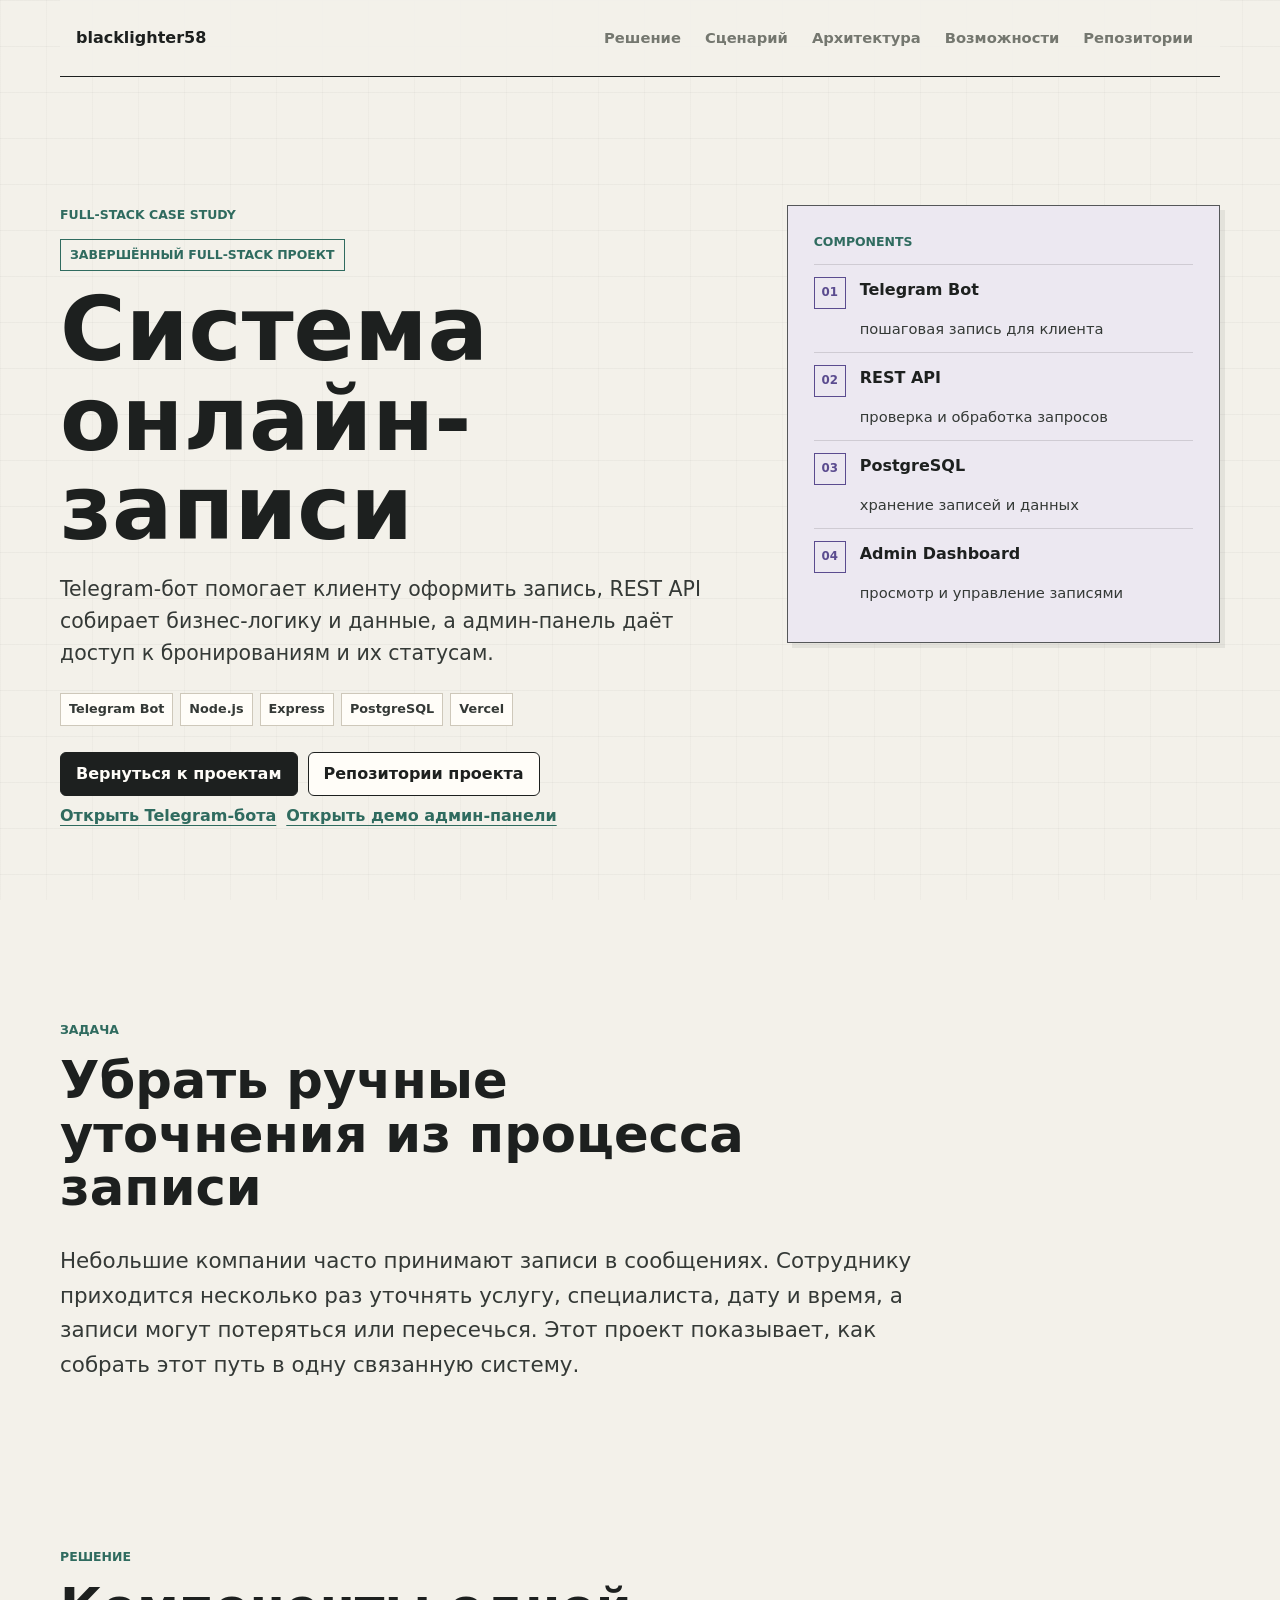
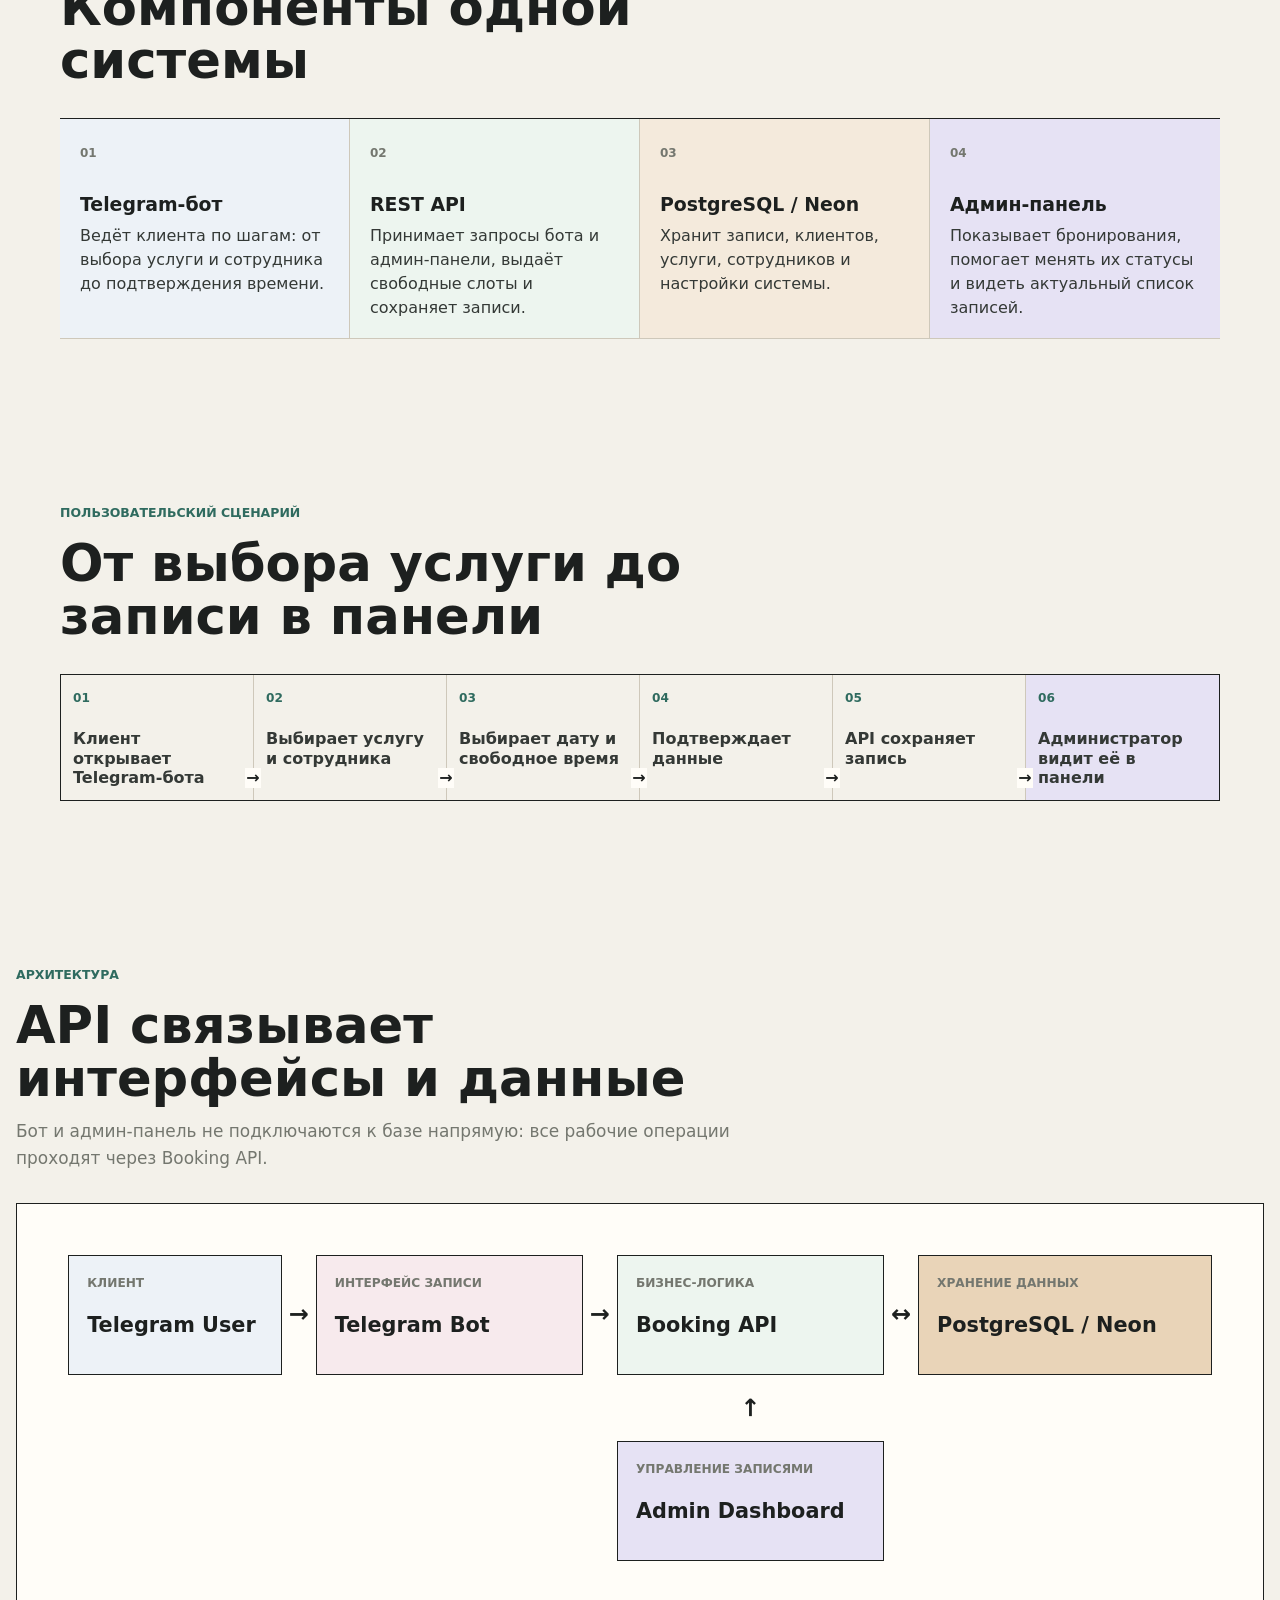
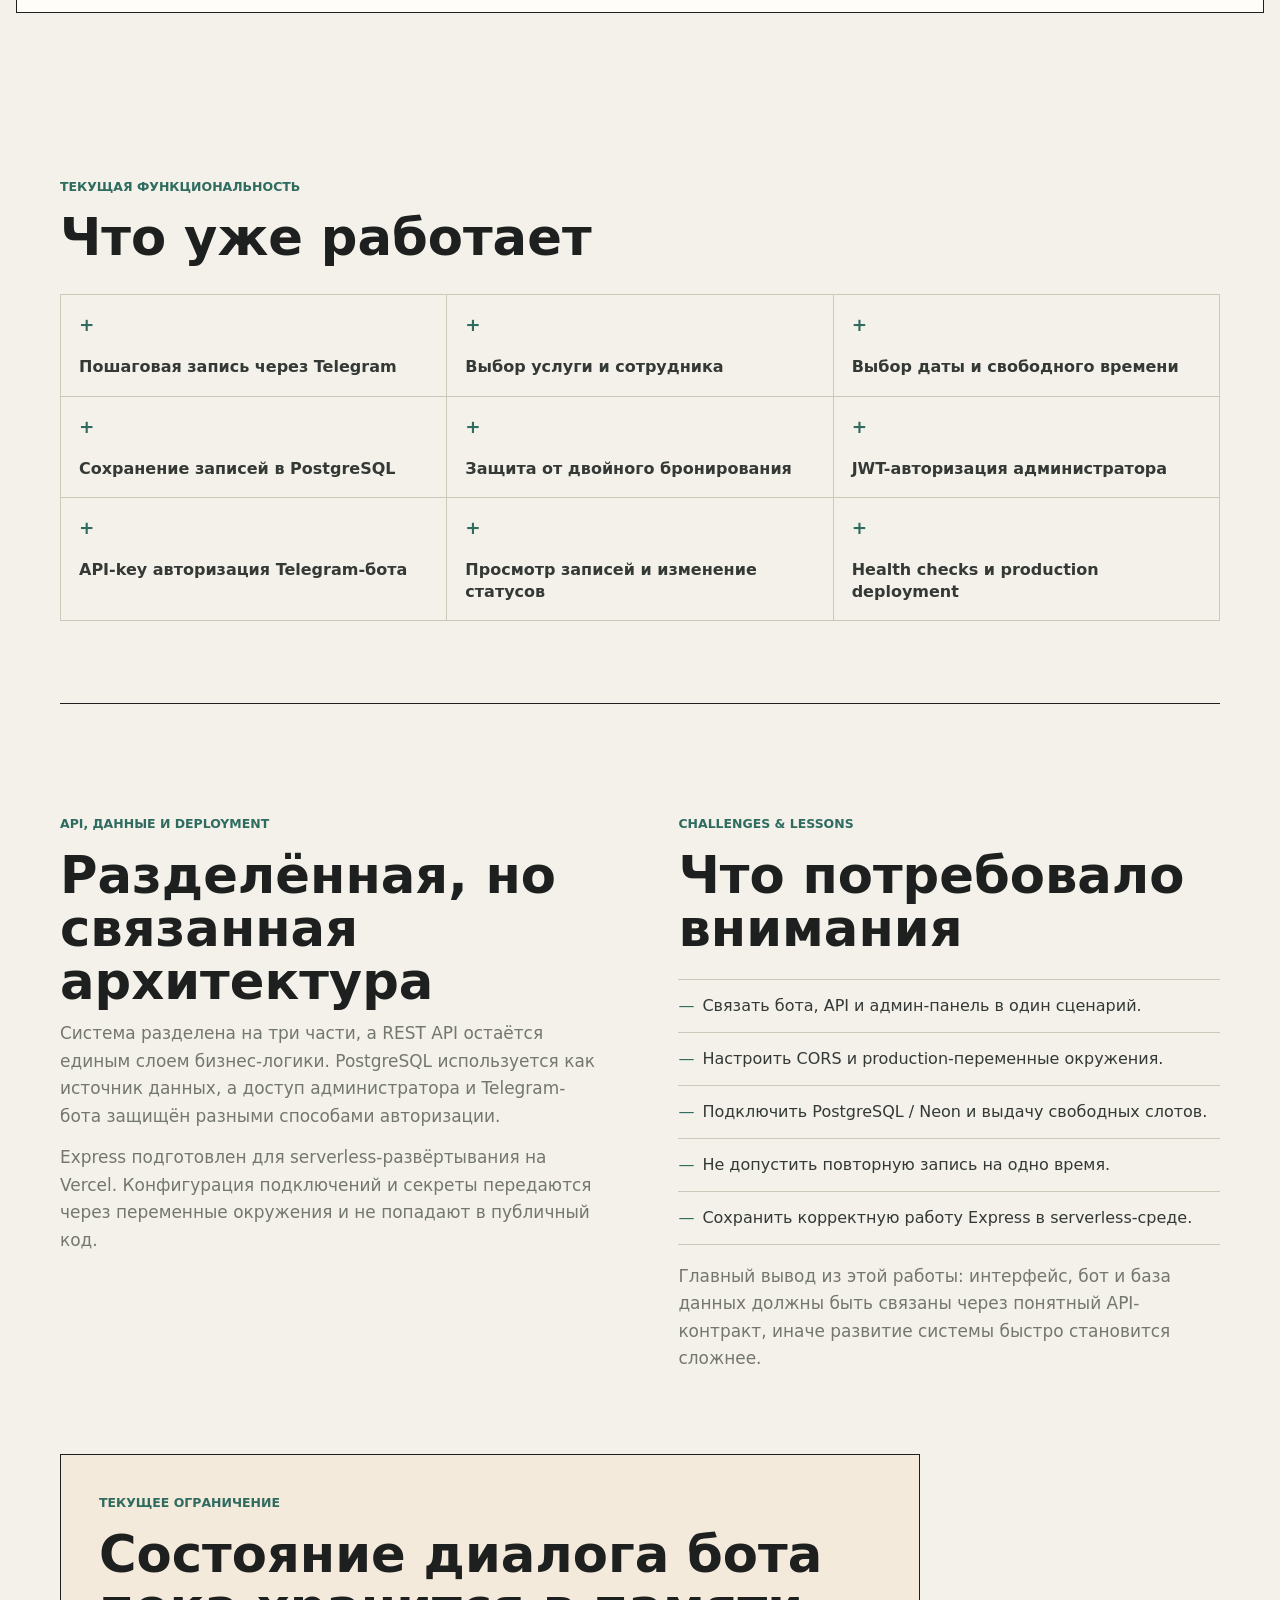
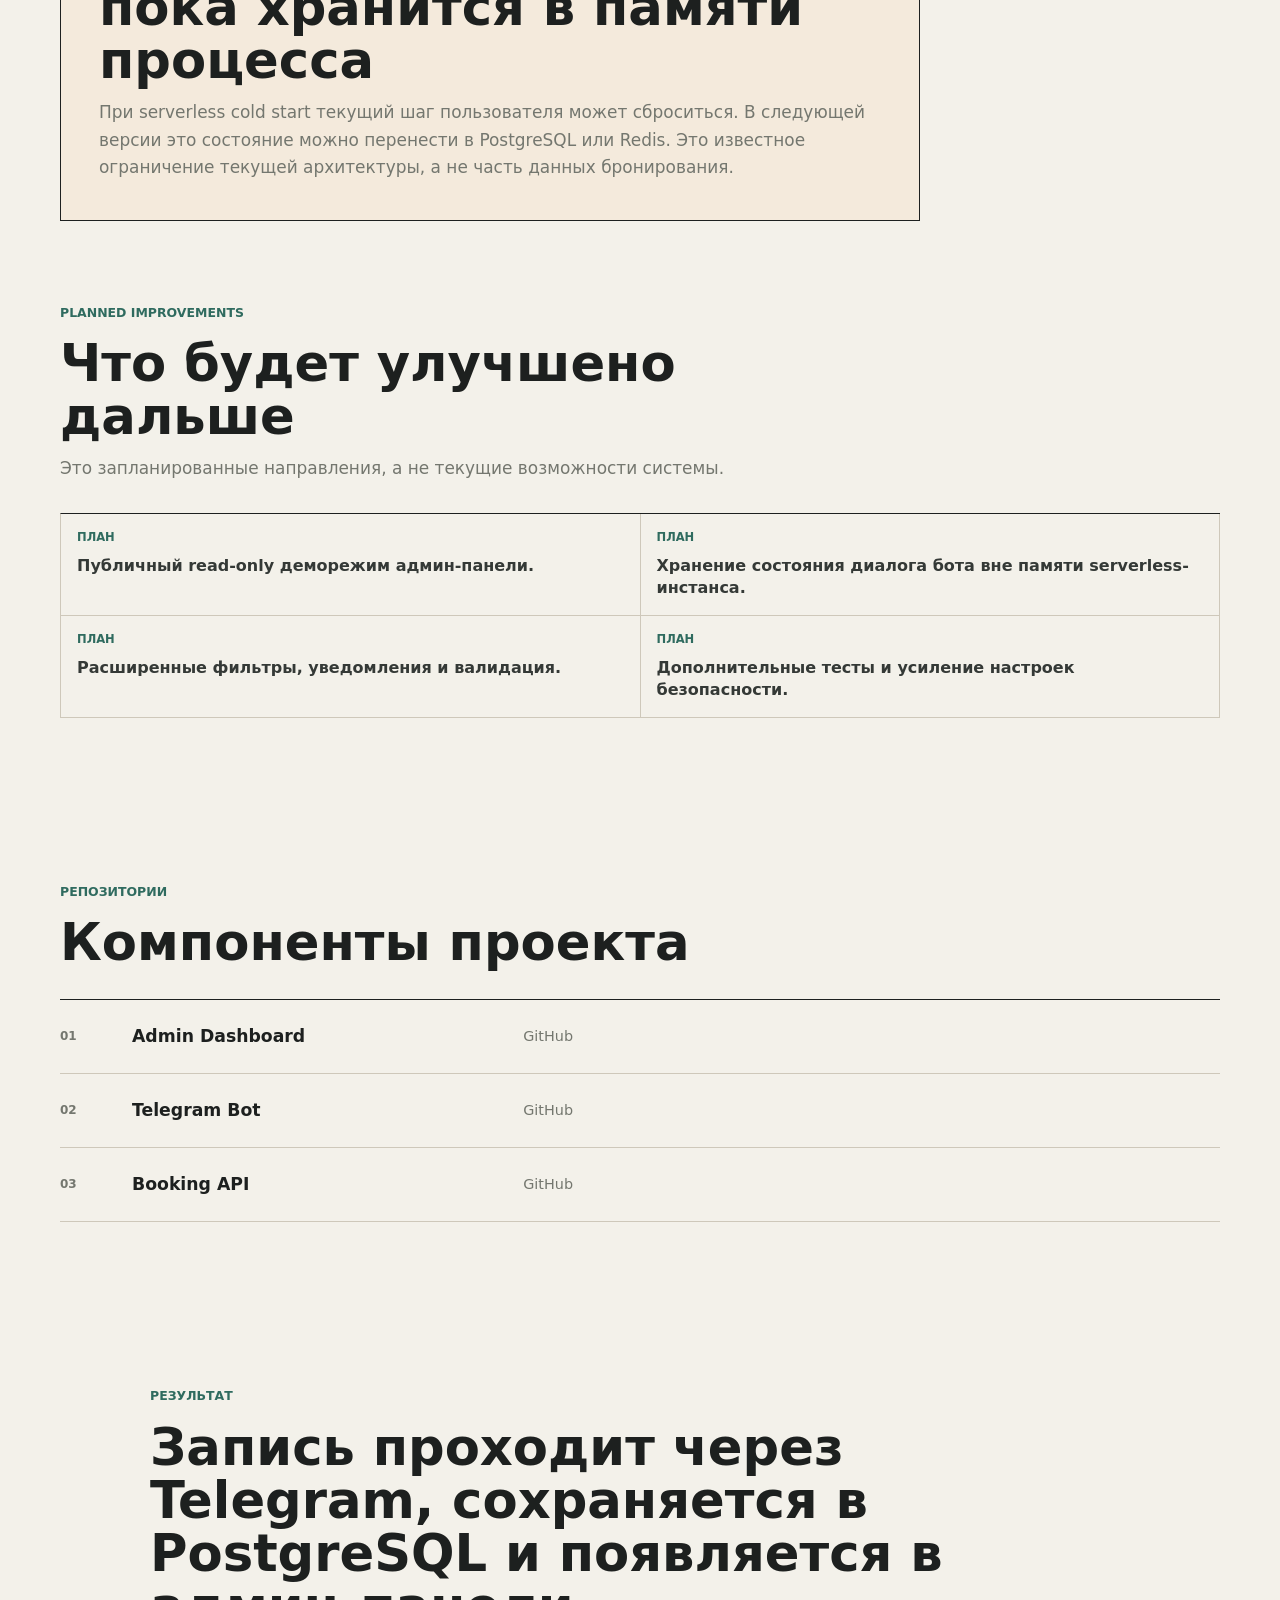
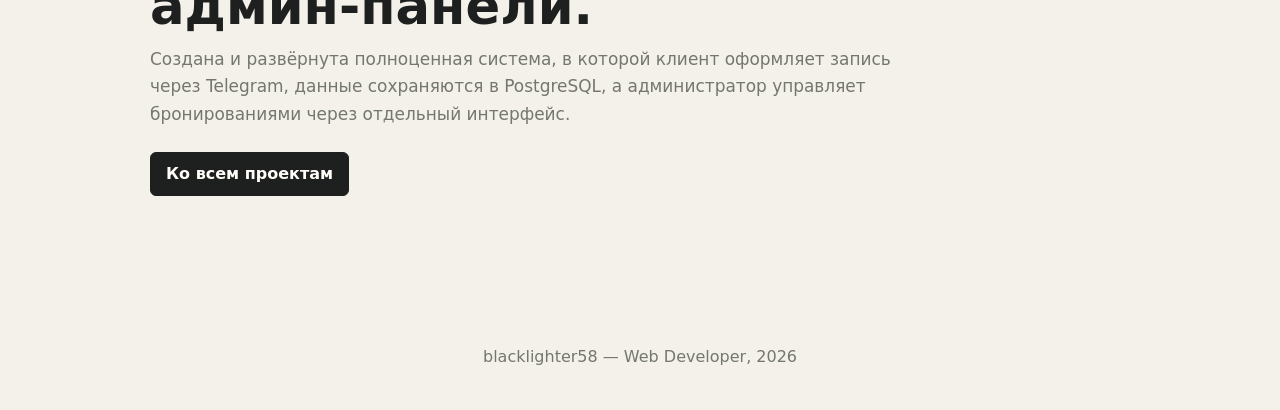
==== commit 7e3c81c0: "Refine booking project presentation" ====
--- a/projects/telegram-booking-system/index.html
+++ b/projects/telegram-booking-system/index.html
@@ -46,6 +46,7 @@
         <div class="hero-actions">
           <a class="btn btn-primary" href="../../index.html#projects">Вернуться к проектам</a>
           <a class="btn btn-secondary" href="#repositories">Репозитории проекта</a>
+          <a class="text-link" href="https://t.me/booking_desk_demo_bot" target="_blank" rel="noreferrer">Открыть Telegram-бота</a>
           <a class="text-link" href="https://07-booking-admin-dashboard.vercel.app/" target="_blank" rel="noreferrer">Открыть демо админ-панели</a>
         </div>
       </div>
--- a/style.css
+++ b/style.css
@@ -576,13 +576,14 @@
   display: grid;
   grid-template-columns: repeat(5, minmax(0, 1fr));
   gap: var(--space-card);
-  align-items: start;
+  align-items: stretch;
 }
 
 .projects-grid .project-card,
 .projects-grid .project-card:nth-child(4),
 .projects-grid .project-card:nth-child(5) {
   grid-column: auto;
+  height: 100%;
 }
 
 .projects-grid .project-card:nth-child(1) .project-type { color: var(--coffee); background: #f4eadc; }
@@ -723,6 +724,8 @@
 }
 
 .flagship-flow-area {
+  display: flex;
+  flex-direction: column;
   background: rgba(255, 253, 248, 0.38);
 }
 
@@ -787,6 +790,32 @@
   margin-top: 22px;
   color: var(--ink);
   font-size: 1.18rem;
+}
+
+.flagship-flow-note {
+  display: grid;
+  grid-template-columns: repeat(2, minmax(0, 1fr));
+  gap: 16px;
+  margin-top: auto;
+  padding-top: 20px;
+  border-top: 1px solid rgba(29, 32, 31, 0.14);
+}
+
+.flagship-flow-note strong,
+.flagship-flow-note span {
+  display: block;
+}
+
+.flagship-flow-note strong {
+  margin-bottom: 4px;
+  color: var(--ink);
+  font-size: 0.8rem;
+}
+
+.flagship-flow-note span {
+  color: var(--muted);
+  font-size: 0.78rem;
+  line-height: 1.42;
 }
 
 .cover-automation {
@@ -1286,15 +1315,21 @@
 }
 
 .case-summary {
-  padding: clamp(20px, 3vw, 30px);
-  border: 1px solid var(--ink);
-  background: #e6e2f4;
-  box-shadow: 8px 8px 0 rgba(29, 32, 31, 0.08);
+  align-self: start;
+  padding: clamp(18px, 2.4vw, 26px);
+  border: 1px solid rgba(29, 32, 31, 0.72);
+  background: #ece8f1;
+  box-shadow: 5px 5px 0 rgba(29, 32, 31, 0.07);
+}
+
+.case-summary .label {
+  margin-bottom: 12px;
 }
 
 .case-summary ol {
   display: grid;
-  gap: 16px;
+  gap: 0;
+  margin: 0;
   counter-reset: component;
 }
 
@@ -1302,6 +1337,8 @@
   display: grid;
   grid-template-columns: 36px minmax(0, 1fr);
   gap: 10px;
+  padding: 12px 0;
+  border-top: 1px solid rgba(29, 32, 31, 0.14);
   align-items: start;
   counter-increment: component;
 }
@@ -1879,6 +1916,10 @@
     gap: 20px;
   }
 
+  .flagship-flow-note {
+    margin-top: 24px;
+  }
+
   .flow-arrow {
     display: none;
   }
@@ -1902,6 +1943,11 @@
   .flagship-flow {
     grid-template-columns: 1fr;
     gap: 10px;
+  }
+
+  .flagship-flow-note {
+    grid-template-columns: 1fr;
+    gap: 12px;
   }
 
   .flow-arrow {
